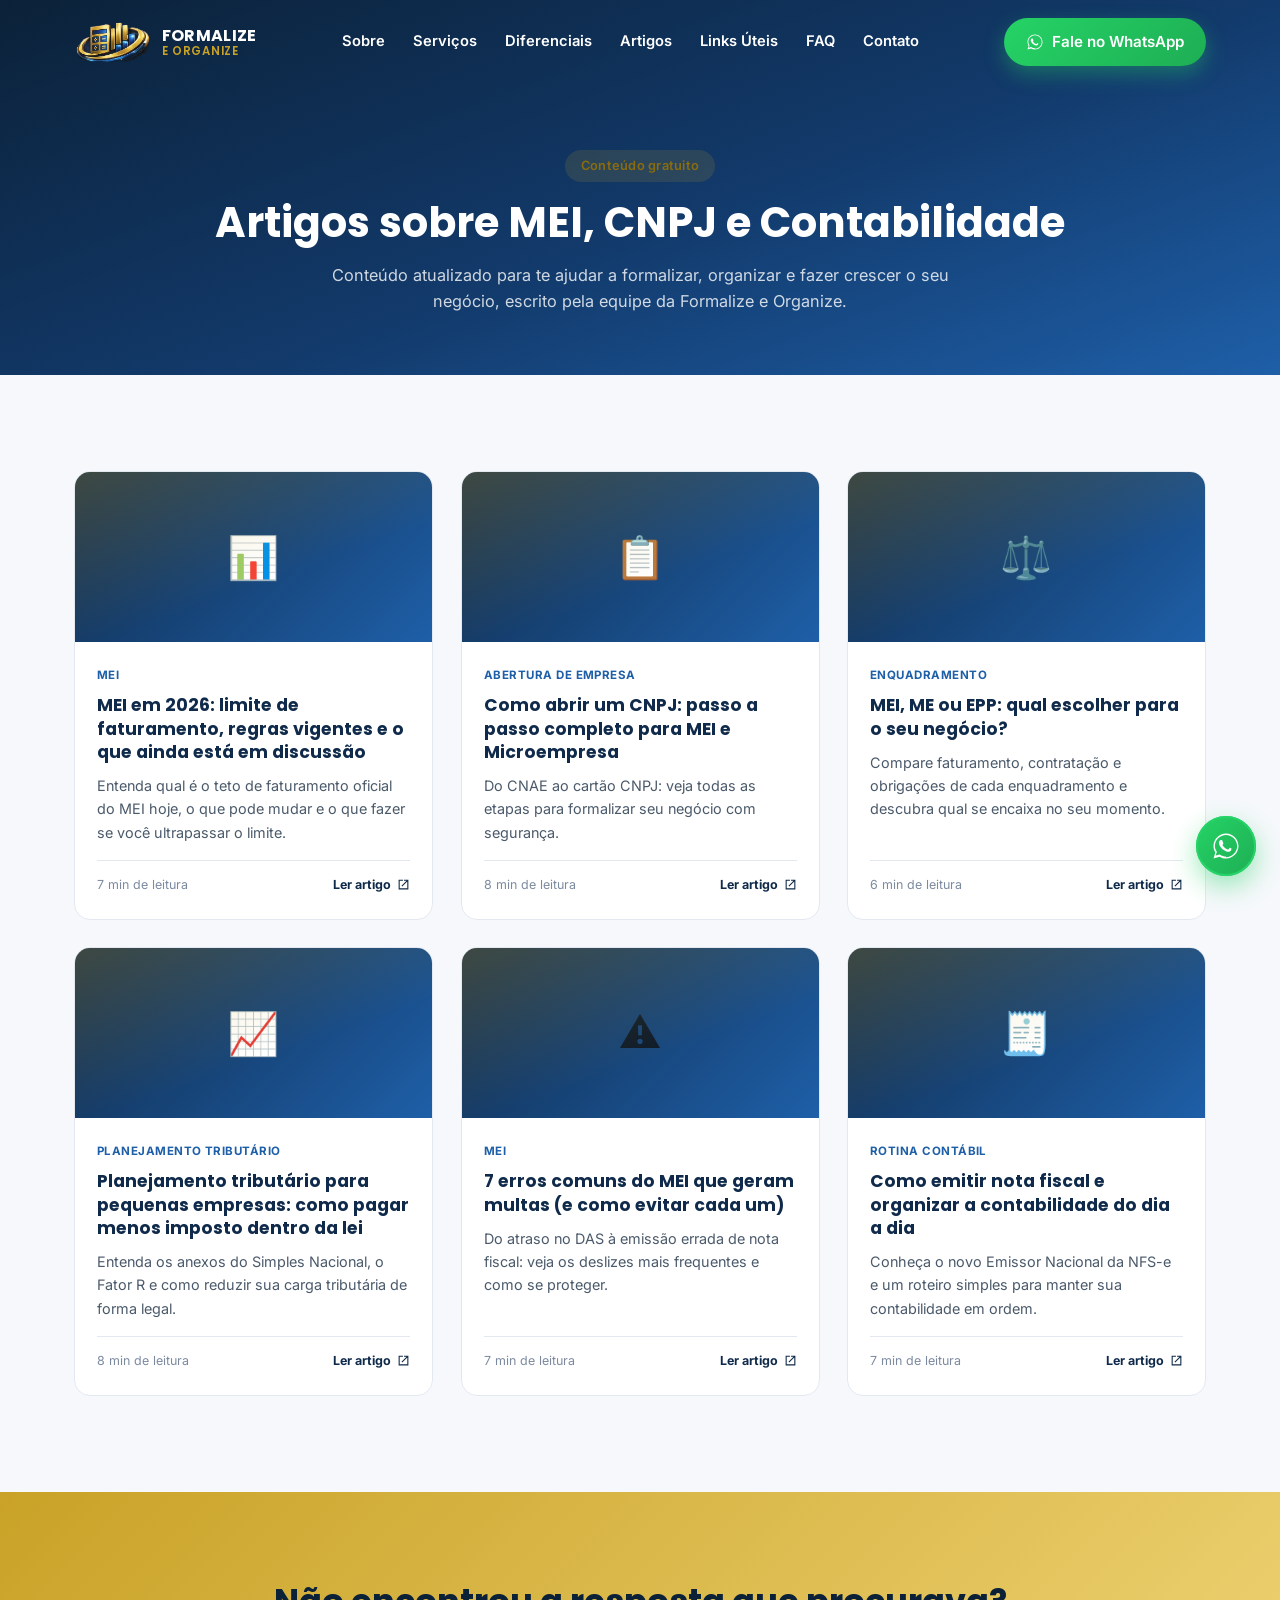
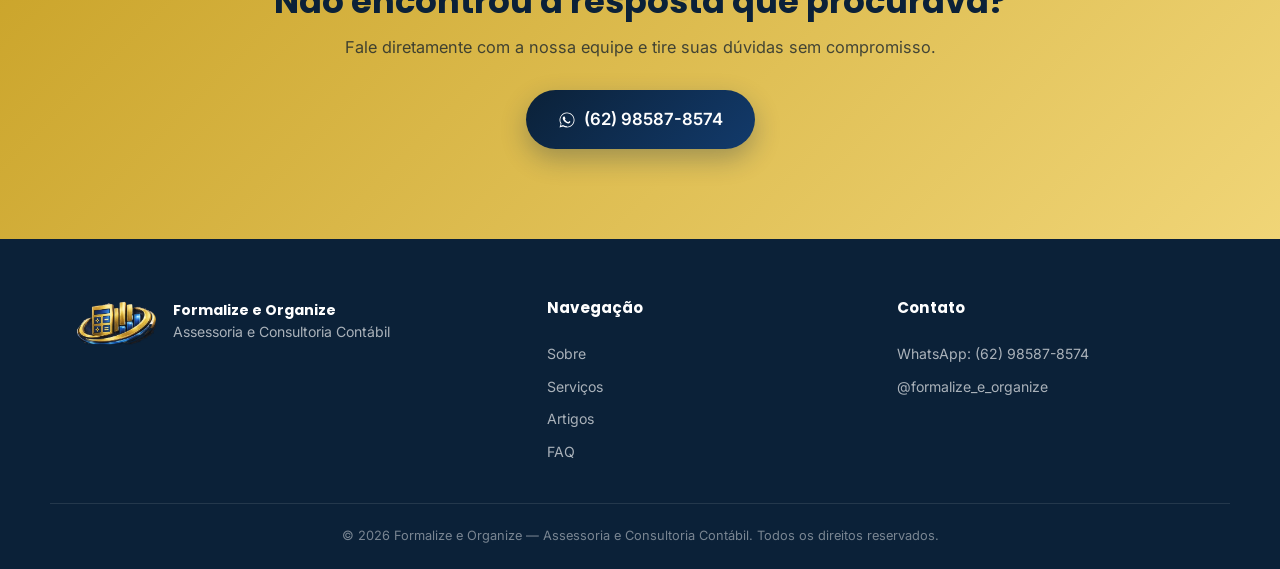
==== blog.html @ 3cee3a81 "Adiciona blog com 6 artigos sobre MEI, CNPJ e contabilidade" ====
<!DOCTYPE html>
<html lang="pt-BR">
<head>
<meta charset="UTF-8">
<meta name="viewport" content="width=device-width, initial-scale=1.0">
<title>Artigos sobre MEI, CNPJ e Contabilidade | Formalize e Organize</title>
<meta name="description" content="Artigos completos e atualizados sobre MEI, abertura de CNPJ, planejamento tributário, nota fiscal e organização contábil para pequenos negócios.">
<meta name="theme-color" content="#0F2A4A">
<link rel="icon" type="image/png" href="assets/logo-novo.png">
<link rel="preconnect" href="https://fonts.googleapis.com">
<link rel="preconnect" href="https://fonts.gstatic.com" crossorigin>
<link href="https://fonts.googleapis.com/css2?family=Poppins:wght@500;600;700;800&family=Inter:wght@400;500;600;700&display=swap" rel="stylesheet">
<link rel="stylesheet" href="styles.css">
</head>
<body>

<!-- ===== HEADER ===== -->
<header class="header" id="header">
  <div class="container header__inner">
    <a href="index.html#topo" class="brand">
      <img src="assets/logo-novo.png" alt="Formalize e Organize" class="brand__logo">
      <span class="brand__text">
        <strong>FORMALIZE</strong><span>E ORGANIZE</span>
      </span>
    </a>

    <nav class="nav" id="nav">
      <a href="index.html#sobre">Sobre</a>
      <a href="index.html#servicos">Serviços</a>
      <a href="index.html#diferenciais">Diferenciais</a>
      <a href="blog.html">Artigos</a>
      <a href="index.html#links-uteis">Links Úteis</a>
      <a href="index.html#faq">FAQ</a>
      <a href="index.html#contato">Contato</a>
    </nav>

    <a class="btn btn--whatsapp header__cta" href="https://wa.me/5562985878574?text=Ol%C3%A1!%20Vim%20pelo%20blog%20e%20quero%20mais%20informa%C3%A7%C3%B5es." target="_blank" rel="noopener">
      <svg viewBox="0 0 24 24" class="icon"><path d="M17.5 14.4c-.3-.1-1.7-.8-2-.9-.3-.1-.5-.1-.7.1-.2.3-.7.9-.9 1.1-.2.2-.3.2-.6.1-.3-.1-1.2-.5-2.3-1.4-.9-.8-1.5-1.7-1.7-2-.2-.3 0-.5.1-.6.1-.2.3-.4.4-.6.1-.2.1-.4 0-.6-.1-.2-.6-1.5-.8-2-.2-.5-.4-.4-.6-.4h-.5c-.2 0-.5.1-.7.3-.2.2-.9.9-.9 2.1 0 1.2.9 2.4 1 2.6.1.2 1.7 2.7 4.2 3.7 2.5 1 2.5.7 3 .6.4-.1 1.4-.6 1.6-1.1.2-.6.2-1.1.1-1.2-.1-.1-.2-.2-.5-.3z"/><path d="M12 2C6.5 2 2 6.5 2 12c0 1.9.5 3.7 1.5 5.2L2 22l4.9-1.5C8.3 21.5 10.1 22 12 22c5.5 0 10-4.5 10-10S17.5 2 12 2zm0 18.3c-1.7 0-3.4-.5-4.8-1.4l-.3-.2-3.1.9.9-3-.2-.3C3.6 14.9 3.1 13.5 3.1 12c0-4.9 4-8.9 8.9-8.9s8.9 4 8.9 8.9-4 8.9-8.9 8.9z"/></svg>
      Fale no WhatsApp
    </a>

    <button class="nav__toggle" id="navToggle" aria-label="Abrir menu" aria-expanded="false">
      <span></span><span></span><span></span>
    </button>
  </div>
</header>

<!-- ===== BLOG HERO ===== -->
<section class="blog-hero">
  <div class="container" data-reveal="up">
    <span class="badge badge--gold">Conteúdo gratuito</span>
    <h1>Artigos sobre MEI, CNPJ e Contabilidade</h1>
    <p>
      Conteúdo atualizado para te ajudar a formalizar, organizar e fazer crescer o seu negócio,
      escrito pela equipe da Formalize e Organize.
    </p>
  </div>
</section>

<!-- ===== LISTAGEM DE ARTIGOS ===== -->
<section class="section">
  <div class="container">
    <div class="articles-grid">

      <a href="artigos/mei-2026-limites-mudancas.html" class="article-card" data-reveal="up" data-delay="0">
        <div class="article-card__media" aria-hidden="true">📊</div>
        <div class="article-card__body">
          <span class="article-card__tag">MEI</span>
          <h2>MEI em 2026: limite de faturamento, regras vigentes e o que ainda está em discussão</h2>
          <p>Entenda qual é o teto de faturamento oficial do MEI hoje, o que pode mudar e o que fazer se você ultrapassar o limite.</p>
          <div class="article-card__meta">
            <span>7 min de leitura</span>
            <span class="article-card__link">Ler artigo
              <svg viewBox="0 0 24 24"><path d="M5 19h14V5h-6V3h8v18H3V3h8v2H5v14zM14 3h7v7h-2V6.4l-9.3 9.3-1.4-1.4L17.6 5H14V3z"/></svg>
            </span>
          </div>
        </div>
      </a>

      <a href="artigos/como-abrir-cnpj-passo-a-passo.html" class="article-card" data-reveal="up" data-delay="1">
        <div class="article-card__media" aria-hidden="true">📋</div>
        <div class="article-card__body">
          <span class="article-card__tag">Abertura de empresa</span>
          <h2>Como abrir um CNPJ: passo a passo completo para MEI e Microempresa</h2>
          <p>Do CNAE ao cartão CNPJ: veja todas as etapas para formalizar seu negócio com segurança.</p>
          <div class="article-card__meta">
            <span>8 min de leitura</span>
            <span class="article-card__link">Ler artigo
              <svg viewBox="0 0 24 24"><path d="M5 19h14V5h-6V3h8v18H3V3h8v2H5v14zM14 3h7v7h-2V6.4l-9.3 9.3-1.4-1.4L17.6 5H14V3z"/></svg>
            </span>
          </div>
        </div>
      </a>

      <a href="artigos/mei-me-epp-qual-escolher.html" class="article-card" data-reveal="up" data-delay="2">
        <div class="article-card__media" aria-hidden="true">⚖️</div>
        <div class="article-card__body">
          <span class="article-card__tag">Enquadramento</span>
          <h2>MEI, ME ou EPP: qual escolher para o seu negócio?</h2>
          <p>Compare faturamento, contratação e obrigações de cada enquadramento e descubra qual se encaixa no seu momento.</p>
          <div class="article-card__meta">
            <span>6 min de leitura</span>
            <span class="article-card__link">Ler artigo
              <svg viewBox="0 0 24 24"><path d="M5 19h14V5h-6V3h8v18H3V3h8v2H5v14zM14 3h7v7h-2V6.4l-9.3 9.3-1.4-1.4L17.6 5H14V3z"/></svg>
            </span>
          </div>
        </div>
      </a>

      <a href="artigos/planejamento-tributario-pequenas-empresas.html" class="article-card" data-reveal="up" data-delay="3">
        <div class="article-card__media" aria-hidden="true">📈</div>
        <div class="article-card__body">
          <span class="article-card__tag">Planejamento tributário</span>
          <h2>Planejamento tributário para pequenas empresas: como pagar menos imposto dentro da lei</h2>
          <p>Entenda os anexos do Simples Nacional, o Fator R e como reduzir sua carga tributária de forma legal.</p>
          <div class="article-card__meta">
            <span>8 min de leitura</span>
            <span class="article-card__link">Ler artigo
              <svg viewBox="0 0 24 24"><path d="M5 19h14V5h-6V3h8v18H3V3h8v2H5v14zM14 3h7v7h-2V6.4l-9.3 9.3-1.4-1.4L17.6 5H14V3z"/></svg>
            </span>
          </div>
        </div>
      </a>

      <a href="artigos/erros-comuns-mei-multas.html" class="article-card" data-reveal="up" data-delay="4">
        <div class="article-card__media" aria-hidden="true">⚠️</div>
        <div class="article-card__body">
          <span class="article-card__tag">MEI</span>
          <h2>7 erros comuns do MEI que geram multas (e como evitar cada um)</h2>
          <p>Do atraso no DAS à emissão errada de nota fiscal: veja os deslizes mais frequentes e como se proteger.</p>
          <div class="article-card__meta">
            <span>7 min de leitura</span>
            <span class="article-card__link">Ler artigo
              <svg viewBox="0 0 24 24"><path d="M5 19h14V5h-6V3h8v18H3V3h8v2H5v14zM14 3h7v7h-2V6.4l-9.3 9.3-1.4-1.4L17.6 5H14V3z"/></svg>
            </span>
          </div>
        </div>
      </a>

      <a href="artigos/nota-fiscal-organizacao-contabil.html" class="article-card" data-reveal="up" data-delay="5">
        <div class="article-card__media" aria-hidden="true">🧾</div>
        <div class="article-card__body">
          <span class="article-card__tag">Rotina contábil</span>
          <h2>Como emitir nota fiscal e organizar a contabilidade do dia a dia</h2>
          <p>Conheça o novo Emissor Nacional da NFS-e e um roteiro simples para manter sua contabilidade em ordem.</p>
          <div class="article-card__meta">
            <span>7 min de leitura</span>
            <span class="article-card__link">Ler artigo
              <svg viewBox="0 0 24 24"><path d="M5 19h14V5h-6V3h8v18H3V3h8v2H5v14zM14 3h7v7h-2V6.4l-9.3 9.3-1.4-1.4L17.6 5H14V3z"/></svg>
            </span>
          </div>
        </div>
      </a>

    </div>
  </div>
</section>

<!-- ===== CTA FINAL ===== -->
<section class="cta-final">
  <div class="container cta-final__inner" data-reveal="up">
    <h2>Não encontrou a resposta que procurava?</h2>
    <p>Fale diretamente com a nossa equipe e tire suas dúvidas sem compromisso.</p>
    <a href="https://wa.me/5562985878574?text=Ol%C3%A1!%20Tenho%20uma%20d%C3%BAvida%20sobre%20contabilidade." target="_blank" rel="noopener" class="btn btn--whatsapp btn--lg">
      <svg viewBox="0 0 24 24" class="icon"><path d="M17.5 14.4c-.3-.1-1.7-.8-2-.9-.3-.1-.5-.1-.7.1-.2.3-.7.9-.9 1.1-.2.2-.3.2-.6.1-.3-.1-1.2-.5-2.3-1.4-.9-.8-1.5-1.7-1.7-2-.2-.3 0-.5.1-.6.1-.2.3-.4.4-.6.1-.2.1-.4 0-.6-.1-.2-.6-1.5-.8-2-.2-.5-.4-.4-.6-.4h-.5c-.2 0-.5.1-.7.3-.2.2-.9.9-.9 2.1 0 1.2.9 2.4 1 2.6.1.2 1.7 2.7 4.2 3.7 2.5 1 2.5.7 3 .6.4-.1 1.4-.6 1.6-1.1.2-.6.2-1.1.1-1.2-.1-.1-.2-.2-.5-.3z"/><path d="M12 2C6.5 2 2 6.5 2 12c0 1.9.5 3.7 1.5 5.2L2 22l4.9-1.5C8.3 21.5 10.1 22 12 22c5.5 0 10-4.5 10-10S17.5 2 12 2zm0 18.3c-1.7 0-3.4-.5-4.8-1.4l-.3-.2-3.1.9.9-3-.2-.3C3.6 14.9 3.1 13.5 3.1 12c0-4.9 4-8.9 8.9-8.9s8.9 4 8.9 8.9-4 8.9-8.9 8.9z"/></svg>
      (62) 98587-8574
    </a>
  </div>
</section>

<!-- ===== FOOTER ===== -->
<footer class="footer">
  <div class="container footer__inner">
    <div class="footer__brand">
      <img src="assets/logo-novo.png" alt="Formalize e Organize" class="footer__logo">
      <p><strong>Formalize e Organize</strong><br>Assessoria e Consultoria Contábil</p>
    </div>

    <div class="footer__col">
      <h4>Navegação</h4>
      <a href="index.html#sobre">Sobre</a>
      <a href="index.html#servicos">Serviços</a>
      <a href="blog.html">Artigos</a>
      <a href="index.html#faq">FAQ</a>
    </div>

    <div class="footer__col">
      <h4>Contato</h4>
      <a href="https://wa.me/5562985878574" target="_blank" rel="noopener">WhatsApp: (62) 98587-8574</a>
      <a href="https://instagram.com/formalize_e_organize" target="_blank" rel="noopener">@formalize_e_organize</a>
    </div>
  </div>
  <div class="footer__bottom">
    <p>&copy; <span id="year"></span> Formalize e Organize — Assessoria e Consultoria Contábil. Todos os direitos reservados.</p>
  </div>
</footer>

<!-- ===== WHATSAPP FLOAT ===== -->
<a href="https://wa.me/5562985878574?text=Ol%C3%A1!%20Vim%20pelo%20blog%20e%20gostaria%20de%20mais%20informa%C3%A7%C3%B5es." target="_blank" rel="noopener" class="whatsapp-float" aria-label="Falar no WhatsApp">
  <svg viewBox="0 0 24 24" class="icon"><path d="M17.5 14.4c-.3-.1-1.7-.8-2-.9-.3-.1-.5-.1-.7.1-.2.3-.7.9-.9 1.1-.2.2-.3.2-.6.1-.3-.1-1.2-.5-2.3-1.4-.9-.8-1.5-1.7-1.7-2-.2-.3 0-.5.1-.6.1-.2.3-.4.4-.6.1-.2.1-.4 0-.6-.1-.2-.6-1.5-.8-2-.2-.5-.4-.4-.6-.4h-.5c-.2 0-.5.1-.7.3-.2.2-.9.9-.9 2.1 0 1.2.9 2.4 1 2.6.1.2 1.7 2.7 4.2 3.7 2.5 1 2.5.7 3 .6.4-.1 1.4-.6 1.6-1.1.2-.6.2-1.1.1-1.2-.1-.1-.2-.2-.5-.3z"/><path d="M12 2C6.5 2 2 6.5 2 12c0 1.9.5 3.7 1.5 5.2L2 22l4.9-1.5C8.3 21.5 10.1 22 12 22c5.5 0 10-4.5 10-10S17.5 2 12 2zm0 18.3c-1.7 0-3.4-.5-4.8-1.4l-.3-.2-3.1.9.9-3-.2-.3C3.6 14.9 3.1 13.5 3.1 12c0-4.9 4-8.9 8.9-8.9s8.9 4 8.9 8.9-4 8.9-8.9 8.9z"/></svg>
  <span class="whatsapp-float__ping"></span>
</a>

<script src="script.js"></script>
</body>
</html>
---- styles.css ----
/* =========================================================
   FORMALIZE E ORGANIZE — Assessoria e Consultoria Contábil
   ========================================================= */

:root{
  --navy-900:#0B2138;
  --navy-800:#0F2A4A;
  --navy-700:#123A6B;
  --blue-600:#1E5FA8;
  --blue-500:#2E7FD6;
  --gold-600:#C9A227;
  --gold-400:#F0D577;
  --ink-900:#0E1B2A;
  --ink-600:#4B5A6B;
  --ink-400:#7C8AA0;
  --bg:#F6F8FB;
  --white:#FFFFFF;
  --border:#E3E8F0;
  --success:#22C55E;

  --radius-sm:10px;
  --radius-md:16px;
  --radius-lg:24px;

  --shadow-sm:0 2px 8px rgba(15,42,74,0.08);
  --shadow-md:0 10px 30px rgba(15,42,74,0.12);
  --shadow-lg:0 20px 50px rgba(15,42,74,0.18);

  --ease:cubic-bezier(.22,.61,.36,1);
  --font-head:'Poppins', 'Inter', sans-serif;
  --font-body:'Inter', sans-serif;
}

*{margin:0;padding:0;box-sizing:border-box;}

html{scroll-behavior:smooth;}

body{
  font-family:var(--font-body);
  color:var(--ink-900);
  background:var(--bg);
  line-height:1.6;
  overflow-x:hidden;
}

img{max-width:100%;display:block;}

a{color:inherit;text-decoration:none;}

.container{
  width:100%;
  max-width:1180px;
  margin:0 auto;
  padding:0 24px;
}
.container--narrow{max-width:820px;}

h1,h2,h3,h4{font-family:var(--font-head);color:var(--navy-800);line-height:1.2;font-weight:700;}

.text-gold{color:var(--gold-600);}

/* ===== Reveal animations ===== */
[data-reveal]{
  opacity:0;
  transition:opacity .8s var(--ease), transform .8s var(--ease);
  will-change:transform,opacity;
}
[data-reveal="up"]{transform:translateY(36px);}
[data-reveal="left"]{transform:translateX(-40px);}
[data-reveal="right"]{transform:translateX(40px);}
[data-reveal].is-visible{opacity:1;transform:none;}

[data-delay="0"]{transition-delay:0s;}
[data-delay="1"]{transition-delay:.1s;}
[data-delay="2"]{transition-delay:.2s;}
[data-delay="3"]{transition-delay:.3s;}
[data-delay="4"]{transition-delay:.4s;}
[data-delay="5"]{transition-delay:.5s;}

/* ===== Buttons ===== */
.btn{
  display:inline-flex;
  align-items:center;
  gap:8px;
  padding:12px 22px;
  border-radius:999px;
  font-weight:600;
  font-size:0.95rem;
  border:none;
  cursor:pointer;
  transition:transform .25s var(--ease), box-shadow .25s var(--ease), background .25s var(--ease);
  white-space:nowrap;
}
.btn .icon{width:18px;height:18px;fill:currentColor;flex-shrink:0;}

.btn--whatsapp{
  background:linear-gradient(135deg,#25D366,#1EAE54);
  color:#fff;
  box-shadow:0 8px 20px rgba(37,211,102,.35);
}
.btn--whatsapp:hover{transform:translateY(-3px);box-shadow:0 12px 26px rgba(37,211,102,.45);}

.btn--lg{padding:16px 32px;font-size:1.05rem;}

.btn--ghost{
  background:transparent;
  border:1.5px solid var(--border);
  color:var(--navy-800);
}
.btn--ghost:hover{border-color:var(--blue-500);color:var(--blue-600);transform:translateY(-2px);}

/* ===== Badge ===== */
.badge{
  display:inline-flex;
  align-items:center;
  padding:6px 16px;
  border-radius:999px;
  background:rgba(30,95,168,0.1);
  color:var(--blue-600);
  font-size:0.8rem;
  font-weight:600;
  letter-spacing:.02em;
  margin-bottom:16px;
}
.badge--gold{
  background:rgba(201,162,39,0.14);
  color:#8A6C10;
}
.badge--on-photo{
  background:linear-gradient(135deg,var(--gold-600),var(--gold-400));
  color:var(--navy-900);
  box-shadow:0 4px 14px rgba(0,0,0,.25);
}

/* ===== Header ===== */
.header{
  position:fixed;
  top:0;left:0;right:0;
  z-index:100;
  background:rgba(11,33,56,0.0);
  backdrop-filter:blur(0px);
  transition:background .35s var(--ease), backdrop-filter .35s var(--ease), box-shadow .35s var(--ease), padding .35s var(--ease);
  padding:18px 0;
}
.header.is-scrolled{
  background:rgba(255,255,255,0.9);
  backdrop-filter:blur(10px);
  box-shadow:0 4px 20px rgba(15,42,74,0.08);
  padding:10px 0;
}
.header__inner{
  display:flex;
  align-items:center;
  justify-content:space-between;
  gap:20px;
}

.brand{display:flex;align-items:center;gap:10px;}
.brand__logo{width:auto;height:44px;max-width:110px;object-fit:contain;transition:transform .3s var(--ease);}
.brand:hover .brand__logo{transform:rotate(-6deg) scale(1.05);}
.brand__text{display:flex;flex-direction:column;line-height:1.05;font-family:var(--font-head);}
.brand__text strong{font-size:1rem;color:var(--navy-800);letter-spacing:.02em;}
.header.is-scrolled .brand__text strong{color:var(--navy-800);}
.header:not(.is-scrolled) .brand__text strong{color:#fff;}
.brand__text span{font-size:.72rem;font-weight:600;color:var(--gold-600);letter-spacing:.06em;}

.nav{display:flex;align-items:center;gap:28px;}
.nav a{
  font-size:.92rem;
  font-weight:600;
  color:#fff;
  position:relative;
  padding:4px 0;
  transition:color .25s;
}
.header.is-scrolled .nav a{color:var(--ink-600);}
.nav a::after{
  content:'';
  position:absolute;
  left:0;bottom:-2px;
  width:0;height:2px;
  background:var(--gold-600);
  transition:width .3s var(--ease);
}
.nav a:hover{color:var(--gold-600);}
.nav a:hover::after{width:100%;}

.header__cta{flex-shrink:0;}

.nav__toggle{
  display:none;
  flex-direction:column;
  justify-content:center;
  gap:5px;
  width:38px;height:38px;
  background:none;border:none;cursor:pointer;
  padding:0;
}
.nav__toggle span{
  width:100%;height:2px;
  background:#fff;
  transition:transform .3s var(--ease), opacity .3s var(--ease), background .3s var(--ease);
}
.header.is-scrolled .nav__toggle span{background:var(--navy-800);}

/* ===== Hero ===== */
.hero{
  position:relative;
  min-height:100vh;
  display:flex;
  align-items:center;
  padding:140px 0 80px;
  background:
    linear-gradient(160deg,rgba(11,33,56,.93) 0%, rgba(18,58,107,.90) 55%, rgba(30,95,168,.85) 100%),
    url('https://images.unsplash.com/photo-1554224155-6726b3ff858f?w=1600&q=80') center/cover no-repeat;
  overflow:hidden;
}
.hero__bg{position:absolute;inset:0;z-index:0;pointer-events:none;}
.shape{
  position:absolute;
  border-radius:50%;
  filter:blur(90px);
  opacity:.28;
  mix-blend-mode:soft-light;
}
.shape--1{width:480px;height:480px;background:var(--gold-400);top:-160px;right:-140px;animation:float1 12s ease-in-out infinite;}
.shape--2{width:360px;height:360px;background:#fff;bottom:-120px;left:-90px;opacity:.18;animation:float2 14s ease-in-out infinite;}
.shape--3{width:240px;height:240px;background:var(--gold-400);opacity:.12;top:45%;left:48%;animation:float1 16s ease-in-out infinite;}

@keyframes float1{0%,100%{transform:translate(0,0);}50%{transform:translate(-30px,30px);}}
@keyframes float2{0%,100%{transform:translate(0,0);}50%{transform:translate(30px,-20px);}}

.hero__grid{
  position:relative;
  z-index:1;
  display:grid;
  grid-template-columns:1.1fr .9fr;
  gap:60px;
  align-items:center;
}

.hero__content h1{
  font-size:clamp(2.1rem,4vw,3.2rem);
  color:#fff;
  margin-bottom:20px;
}
.hero__lead{
  color:rgba(255,255,255,.82);
  font-size:1.05rem;
  max-width:520px;
  margin-bottom:32px;
}
.hero__actions{display:flex;gap:16px;flex-wrap:wrap;margin-bottom:48px;}
.hero .btn--ghost{border-color:rgba(255,255,255,.35);color:#fff;}
.hero .btn--ghost:hover{border-color:var(--gold-400);color:var(--gold-400);}

.hero__stats{display:flex;gap:40px;flex-wrap:wrap;}
.stat{display:flex;flex-direction:column;color:#fff;position:relative;}
.stat__num,.stat__suffix{
  font-family:var(--font-head);
  font-size:2rem;
  font-weight:800;
  color:var(--gold-400);
  display:inline;
}
.stat__label{font-size:.82rem;color:rgba(255,255,255,.7);margin-top:2px;}

/* hero visual */
.hero__visual{position:relative;height:420px;}
.hero__card{
  position:absolute;
  background:#fff;
  border-radius:var(--radius-md);
  box-shadow:var(--shadow-lg);
  padding:28px;
}
.hero__card--main{
  inset:20px 40px 60px 0;
  display:flex;
  flex-direction:column;
  align-items:flex-start;
  justify-content:center;
  gap:8px;
  animation:cardFloat 6s ease-in-out infinite;
}
.hero__card-logo{width:auto;height:56px;max-width:140px;object-fit:contain;margin-bottom:8px;}
.hero__card--main h3{font-size:1.3rem;}
.hero__card--main p{color:var(--ink-600);font-size:.9rem;}
.hero__card-tags{display:flex;gap:8px;margin-top:14px;flex-wrap:wrap;}
.hero__card-tags span{
  background:rgba(30,95,168,0.1);
  color:var(--blue-600);
  font-size:.75rem;
  font-weight:600;
  padding:5px 12px;
  border-radius:999px;
}

.hero__card--float{
  padding:12px 18px;
  font-size:.85rem;
  font-weight:600;
  color:var(--navy-800);
  display:flex;align-items:center;gap:8px;
}
.hero__card--f1{top:0;right:0;animation:cardFloat 5s ease-in-out infinite;}
.hero__card--f2{bottom:70px;right:-10px;animation:cardFloat 7s ease-in-out infinite .5s;}
.hero__card--f3{bottom:10px;left:20px;animation:cardFloat 6.5s ease-in-out infinite 1s;}

@keyframes cardFloat{0%,100%{transform:translateY(0);}50%{transform:translateY(-12px);}}

.dot{width:9px;height:9px;border-radius:50%;display:inline-block;}
.dot--green{background:var(--success);box-shadow:0 0 0 4px rgba(34,197,94,.2);}

.scroll-cue{
  position:absolute;
  bottom:28px;left:50%;
  transform:translateX(-50%);
  width:26px;height:42px;
  border:2px solid rgba(255,255,255,.5);
  border-radius:20px;
  z-index:2;
}
.scroll-cue span{
  position:absolute;
  top:8px;left:50%;
  width:4px;height:8px;
  background:var(--gold-400);
  border-radius:2px;
  transform:translateX(-50%);
  animation:scrollCue 1.8s ease infinite;
}
@keyframes scrollCue{0%{opacity:1;top:8px;}100%{opacity:0;top:22px;}}

/* ===== Trustbar ===== */
.trustbar{background:var(--white);padding:28px 0;border-bottom:1px solid var(--border);}
.trustbar__inner{display:flex;align-items:center;justify-content:space-between;gap:20px;flex-wrap:wrap;}
.trustbar__inner p{color:var(--ink-400);font-size:.85rem;font-weight:600;text-transform:uppercase;letter-spacing:.04em;}
.trustbar__tags{display:flex;gap:14px;flex-wrap:wrap;}
.trustbar__tags span{
  font-size:.82rem;font-weight:600;color:var(--navy-700);
  background:var(--bg);padding:6px 14px;border-radius:999px;
}

/* ===== Section generic ===== */
.section{padding:96px 0;}
.section--muted{background:var(--white);}
.section--dark{
  background:
    linear-gradient(160deg,rgba(11,33,56,.94),rgba(18,58,107,.94)),
    url('https://images.unsplash.com/photo-1454165804606-c3d57bc86b40?w=1600&q=80') center/cover no-repeat;
  color:#fff;
}
.section__head{max-width:640px;margin:0 auto 56px;text-align:center;}
.section__head h2{font-size:clamp(1.6rem,3vw,2.3rem);margin-bottom:14px;}
.section__head p{color:var(--ink-600);}
.section__head--light h2{color:#fff;}
.section__head--light p{color:rgba(255,255,255,.75);}

/* ===== Cards / services ===== */
.cards-grid{
  display:grid;
  grid-template-columns:repeat(3,1fr);
  gap:28px;
}
.card{
  background:#fff;
  border:1px solid var(--border);
  border-radius:var(--radius-md);
  padding:32px 28px;
  transition:transform .35s var(--ease), box-shadow .35s var(--ease), border-color .35s var(--ease);
}
.card:hover{
  transform:translateY(-8px);
  box-shadow:var(--shadow-md);
  border-color:transparent;
}
.card__icon{
  font-size:1.8rem;
  width:56px;height:56px;
  display:flex;align-items:center;justify-content:center;
  background:linear-gradient(135deg,rgba(30,95,168,.12),rgba(201,162,39,.14));
  border-radius:14px;
  margin-bottom:18px;
  transition:transform .35s var(--ease);
}
.card:hover .card__icon{transform:scale(1.1) rotate(-4deg);}
.card h3{font-size:1.1rem;margin-bottom:8px;}
.card p{color:var(--ink-600);font-size:.92rem;}

/* ===== Diferenciais ===== */
.diff-grid{
  display:grid;
  grid-template-columns:repeat(4,1fr);
  gap:28px;
}
.diff{
  padding:28px 22px;
  border-radius:var(--radius-md);
  background:rgba(255,255,255,.05);
  border:1px solid rgba(255,255,255,.08);
  transition:transform .35s var(--ease), background .35s var(--ease);
}
.diff:hover{transform:translateY(-6px);background:rgba(255,255,255,.09);}
.diff__num{
  font-family:var(--font-head);
  font-size:1.6rem;
  font-weight:800;
  color:var(--gold-400);
  display:block;
  margin-bottom:10px;
}
.diff h3{color:#fff;font-size:1.05rem;margin-bottom:8px;}
.diff p{color:rgba(255,255,255,.7);font-size:.9rem;}

/* ===== Steps ===== */
.steps{
  display:grid;
  grid-template-columns:repeat(4,1fr);
  gap:32px;
  position:relative;
}
.step{text-align:center;position:relative;}
.step__circle{
  width:64px;height:64px;
  border-radius:50%;
  background:linear-gradient(135deg,var(--navy-700),var(--blue-600));
  color:#fff;
  display:flex;align-items:center;justify-content:center;
  font-family:var(--font-head);font-weight:700;font-size:1.3rem;
  margin:0 auto 18px;
  box-shadow:var(--shadow-md);
  transition:transform .35s var(--ease);
}
.step:hover .step__circle{transform:scale(1.1);}
.step h3{font-size:1.02rem;margin-bottom:6px;}
.step p{color:var(--ink-600);font-size:.88rem;}

/* ===== Testimonials ===== */
.testi-grid{
  display:grid;
  grid-template-columns:repeat(3,1fr);
  gap:28px;
}
.testi{
  background:var(--bg);
  border-radius:var(--radius-md);
  padding:30px 26px;
  border-left:4px solid var(--gold-600);
  transition:transform .35s var(--ease), box-shadow .35s var(--ease);
}
.testi:hover{transform:translateY(-6px);box-shadow:var(--shadow-md);}
.testi p{font-size:.95rem;color:var(--ink-900);margin-bottom:14px;font-style:italic;}
.testi footer{font-size:.85rem;font-weight:600;color:var(--blue-600);}
.testi__head{display:flex;align-items:center;gap:12px;margin-bottom:16px;}
.testi__avatar{width:46px;height:46px;border-radius:50%;object-fit:cover;flex-shrink:0;border:2px solid var(--gold-600);}
.testi__who{display:flex;flex-direction:column;line-height:1.3;}
.testi__name{font-size:.9rem;font-weight:700;color:var(--navy-800);}
.testi__role{font-size:.78rem;color:var(--ink-400);}
.testi__stars{color:var(--gold-600);font-size:.8rem;margin-top:2px;}

/* ===== Sobre nós ===== */
.about__grid{
  display:grid;
  grid-template-columns:1fr 1.1fr;
  gap:64px;
  align-items:center;
}
.about__media{
  position:relative;
  border-radius:var(--radius-lg);
  overflow:hidden;
  box-shadow:var(--shadow-lg);
  aspect-ratio:4/3.2;
}
.about__media img{
  width:100%;height:100%;
  object-fit:cover;
  display:block;
  transition:transform .6s var(--ease);
}
.about__media:hover img{transform:scale(1.06);}
.about__badge{
  position:absolute;
  bottom:20px;left:20px;
  background:#fff;
  border-radius:var(--radius-sm);
  padding:14px 20px;
  box-shadow:var(--shadow-md);
  display:flex;
  flex-direction:column;
  line-height:1.1;
}
.about__badge strong{font-family:var(--font-head);font-size:1.5rem;color:var(--navy-800);}
.about__badge span{font-size:.72rem;color:var(--ink-400);font-weight:600;text-transform:uppercase;letter-spacing:.03em;}
.about__content p{color:var(--ink-600);margin-bottom:20px;}
.about__list{
  list-style:none;
  display:flex;
  flex-direction:column;
  gap:14px;
  margin-bottom:28px;
}
.about__list li{
  display:flex;
  gap:10px;
  align-items:flex-start;
  color:var(--ink-600);
  font-size:.95rem;
}
.about__list li .check{
  flex-shrink:0;
  width:22px;height:22px;
  border-radius:50%;
  background:rgba(34,197,94,.12);
  color:var(--success);
  display:flex;align-items:center;justify-content:center;
  font-size:.8rem;
  font-weight:800;
  margin-top:1px;
}

/* ===== Links Úteis ===== */
.links-grid{
  display:grid;
  grid-template-columns:repeat(3,1fr);
  gap:24px;
}
.link-card{
  background:#fff;
  border:1px solid var(--border);
  border-radius:var(--radius-md);
  padding:26px 24px;
  display:flex;
  flex-direction:column;
  gap:10px;
  transition:transform .3s var(--ease), box-shadow .3s var(--ease), border-color .3s var(--ease);
}
.link-card:hover{
  transform:translateY(-6px);
  box-shadow:var(--shadow-md);
  border-color:transparent;
}
.link-card__icon{
  width:52px;height:52px;
  border-radius:14px;
  display:flex;align-items:center;justify-content:center;
  font-size:1.6rem;
  background:linear-gradient(135deg,rgba(30,95,168,.12),rgba(201,162,39,.14));
  margin-bottom:6px;
  transition:transform .3s var(--ease);
}
.link-card:hover .link-card__icon{transform:scale(1.08) rotate(-4deg);}
.link-card__org{
  font-size:.7rem;
  font-weight:700;
  color:var(--blue-600);
  text-transform:uppercase;
  letter-spacing:.04em;
}
.link-card h3{font-size:1.02rem;margin:0 0 4px;}
.link-card p{color:var(--ink-600);font-size:.86rem;flex-grow:1;}
.link-card__cta{
  display:inline-flex;
  align-items:center;
  gap:6px;
  font-size:.85rem;
  font-weight:700;
  color:var(--navy-800);
  margin-top:8px;
}
.link-card__cta svg{width:13px;height:13px;transition:transform .25s var(--ease);fill:currentColor;}
.link-card:hover .link-card__cta{color:var(--blue-600);}
.link-card:hover .link-card__cta svg{transform:translate(3px,-3px);}
.links-note{
  margin-top:28px;
  text-align:center;
  font-size:.82rem;
  color:var(--ink-400);
}

/* ===== FAQ Accordion ===== */
.accordion{display:flex;flex-direction:column;gap:14px;}
.acc-item{
  background:#fff;
  border:1px solid var(--border);
  border-radius:var(--radius-sm);
  overflow:hidden;
  transition:border-color .25s;
}
.acc-item.is-open{border-color:var(--blue-500);}
.acc-head{
  width:100%;
  display:flex;
  align-items:center;
  justify-content:space-between;
  gap:16px;
  padding:20px 24px;
  background:none;
  border:none;
  text-align:left;
  font-family:var(--font-head);
  font-weight:600;
  font-size:.98rem;
  color:var(--navy-800);
  cursor:pointer;
}
.acc-icon{
  font-size:1.3rem;
  color:var(--blue-600);
  transition:transform .3s var(--ease);
  flex-shrink:0;
}
.acc-item.is-open .acc-icon{transform:rotate(45deg);}
.acc-body{
  max-height:0;
  overflow:hidden;
  transition:max-height .35s var(--ease), padding .35s var(--ease);
  padding:0 24px;
}
.acc-item.is-open .acc-body{max-height:220px;padding:0 24px 22px;}
.acc-body p{color:var(--ink-600);font-size:.92rem;}

/* ===== CTA Final ===== */
.cta-final{
  padding:90px 0;
  background:linear-gradient(135deg,var(--gold-600),var(--gold-400));
  text-align:center;
  position:relative;
  overflow:hidden;
}
.cta-final__inner h2{font-size:clamp(1.5rem,3vw,2.1rem);color:var(--navy-900);margin-bottom:12px;}
.cta-final__inner p{color:rgba(14,27,42,.75);margin-bottom:30px;font-size:1.02rem;}
.cta-final .btn--whatsapp{background:linear-gradient(135deg,var(--navy-900),var(--navy-700));box-shadow:0 10px 26px rgba(15,42,74,.3);}

/* ===== Footer ===== */
.footer{background:var(--navy-900);color:rgba(255,255,255,.7);padding:60px 0 0;}
.footer__inner{
  display:grid;
  grid-template-columns:1.4fr 1fr 1fr;
  gap:40px;
  padding-bottom:40px;
  border-bottom:1px solid rgba(255,255,255,.1);
}
.footer__brand{display:flex;gap:14px;align-items:flex-start;}
.footer__logo{width:auto;height:48px;max-width:120px;object-fit:contain;}
.footer__brand p{font-size:.88rem;color:rgba(255,255,255,.65);}
.footer__brand strong{color:#fff;font-family:var(--font-head);}
.footer__col h4{color:#fff;font-size:.95rem;margin-bottom:16px;}
.footer__col{display:flex;flex-direction:column;gap:10px;}
.footer__col a{font-size:.88rem;color:rgba(255,255,255,.65);transition:color .25s;}
.footer__col a:hover{color:var(--gold-400);}
.footer__bottom{text-align:center;padding:22px 0;font-size:.8rem;color:rgba(255,255,255,.45);}

/* ===== WhatsApp float button ===== */
.whatsapp-float{
  position:fixed;
  bottom:24px;right:24px;
  width:60px;height:60px;
  background:linear-gradient(135deg,#25D366,#1EAE54);
  border-radius:50%;
  display:flex;align-items:center;justify-content:center;
  box-shadow:0 10px 26px rgba(37,211,102,.45);
  z-index:200;
  transition:transform .3s var(--ease);
}
.whatsapp-float:hover{transform:scale(1.1);}
.whatsapp-float .icon{width:30px;height:30px;fill:#fff;}
.whatsapp-float__ping{
  position:absolute;
  inset:0;
  border-radius:50%;
  border:2px solid #25D366;
  animation:ping 2.2s ease-out infinite;
}
@keyframes ping{
  0%{transform:scale(1);opacity:.7;}
  100%{transform:scale(1.6);opacity:0;}
}

/* ===== Responsive ===== */
@media (max-width:980px){
  .hero__grid{grid-template-columns:1fr;}
  .hero__visual{display:none;}
  .cards-grid{grid-template-columns:repeat(2,1fr);}
  .diff-grid{grid-template-columns:repeat(2,1fr);}
  .steps{grid-template-columns:repeat(2,1fr);}
  .testi-grid{grid-template-columns:1fr;}
  .footer__inner{grid-template-columns:1fr 1fr;}
  .footer__brand{grid-column:1/-1;}
  .about__grid{grid-template-columns:1fr;}
  .about__media{aspect-ratio:16/9;}
  .links-grid{grid-template-columns:repeat(2,1fr);}
}

@media (max-width:800px){
  .nav{
    position:fixed;
    top:0;right:0;
    height:100vh;
    width:min(300px,80vw);
    background:var(--navy-900);
    flex-direction:column;
    align-items:flex-start;
    padding:100px 32px 40px;
    gap:24px;
    transform:translateX(100%);
    transition:transform .4s var(--ease);
    box-shadow:-10px 0 40px rgba(0,0,0,.3);
  }
  .nav.is-open{transform:translateX(0);}
  .nav a{color:#fff;font-size:1.05rem;}
  .nav__toggle{display:flex;}
  .header__cta{display:none;}
  .nav__toggle.is-active span:nth-child(1){transform:translateY(7px) rotate(45deg);}
  .nav__toggle.is-active span:nth-child(2){opacity:0;}
  .nav__toggle.is-active span:nth-child(3){transform:translateY(-7px) rotate(-45deg);}
}

@media (max-width:640px){
  .cards-grid{grid-template-columns:1fr;}
  .diff-grid{grid-template-columns:1fr;}
  .steps{grid-template-columns:1fr;}
  .hero__stats{gap:24px;}
  .hero{padding-top:120px;}
  .trustbar__inner{flex-direction:column;align-items:flex-start;}
  .links-grid{grid-template-columns:1fr;}
}

/* ===== Blog: listagem de artigos ===== */
.blog-hero{
  padding:150px 0 60px;
  background:linear-gradient(160deg,var(--navy-900) 0%, var(--navy-700) 55%, var(--blue-600) 100%);
  text-align:center;
}
.blog-hero h1{color:#fff;font-size:clamp(1.9rem,3.6vw,2.6rem);margin-bottom:14px;}
.blog-hero p{color:rgba(255,255,255,.8);max-width:640px;margin:0 auto;font-size:1.02rem;}

.articles-grid{
  display:grid;
  grid-template-columns:repeat(3,1fr);
  gap:28px;
}
.article-card{
  background:#fff;
  border:1px solid var(--border);
  border-radius:var(--radius-md);
  overflow:hidden;
  display:flex;
  flex-direction:column;
  transition:transform .35s var(--ease), box-shadow .35s var(--ease);
}
.article-card:hover{transform:translateY(-8px);box-shadow:var(--shadow-md);}
.article-card__media{
  height:170px;
  display:flex;
  align-items:center;
  justify-content:center;
  font-size:2.6rem;
  background:linear-gradient(135deg,var(--navy-800),var(--blue-600));
  position:relative;
  overflow:hidden;
}
.article-card__media::after{
  content:'';
  position:absolute;
  inset:0;
  background:linear-gradient(160deg,rgba(201,162,39,.25),transparent 60%);
}
.article-card__body{padding:24px 22px;display:flex;flex-direction:column;flex-grow:1;}
.article-card__tag{
  font-size:.72rem;
  font-weight:700;
  color:var(--blue-600);
  text-transform:uppercase;
  letter-spacing:.04em;
  margin-bottom:10px;
}
.article-card h2{font-size:1.08rem;margin-bottom:10px;line-height:1.35;}
.article-card p{color:var(--ink-600);font-size:.9rem;flex-grow:1;margin-bottom:16px;}
.article-card__meta{
  display:flex;
  align-items:center;
  justify-content:space-between;
  font-size:.78rem;
  color:var(--ink-400);
  border-top:1px solid var(--border);
  padding-top:14px;
}
.article-card__link{
  font-weight:700;
  color:var(--navy-800);
  display:inline-flex;
  align-items:center;
  gap:6px;
}
.article-card__link svg{width:13px;height:13px;fill:currentColor;transition:transform .25s var(--ease);}
.article-card:hover .article-card__link{color:var(--blue-600);}
.article-card:hover .article-card__link svg{transform:translate(3px,-3px);}

@media (max-width:980px){
  .articles-grid{grid-template-columns:repeat(2,1fr);}
}
@media (max-width:640px){
  .articles-grid{grid-template-columns:1fr;}
}

/* ===== Artigo individual ===== */
.article-page{padding:150px 0 40px;}
.article-header{max-width:760px;margin:0 auto 40px;}
.article-header .badge{margin-bottom:18px;}
.article-header h1{font-size:clamp(1.7rem,3.4vw,2.5rem);margin-bottom:18px;}
.article-meta{
  display:flex;
  gap:20px;
  flex-wrap:wrap;
  color:var(--ink-400);
  font-size:.86rem;
  margin-bottom:24px;
}
.article-meta span{display:flex;align-items:center;gap:6px;}
.article-cover{
  height:280px;
  border-radius:var(--radius-lg);
  background:linear-gradient(135deg,var(--navy-800),var(--blue-600));
  display:flex;
  align-items:center;
  justify-content:center;
  font-size:4rem;
  margin-bottom:8px;
  position:relative;
  overflow:hidden;
}
.article-cover::after{
  content:'';
  position:absolute;
  inset:0;
  background:linear-gradient(160deg,rgba(201,162,39,.3),transparent 60%);
}

.article-body{
  max-width:760px;
  margin:40px auto 0;
  color:var(--ink-900);
  font-size:1.03rem;
  line-height:1.75;
}
.article-body h2{
  font-size:1.4rem;
  margin:38px 0 16px;
  padding-top:6px;
}
.article-body h3{font-size:1.15rem;margin:26px 0 12px;color:var(--navy-800);}
.article-body p{margin-bottom:18px;color:var(--ink-600);}
.article-body ul,.article-body ol{margin:0 0 18px 22px;color:var(--ink-600);}
.article-body li{margin-bottom:8px;}
.article-body strong{color:var(--navy-800);}
.article-body a{color:var(--blue-600);font-weight:600;text-decoration:underline;text-decoration-color:rgba(30,95,168,.3);}
.article-body a:hover{text-decoration-color:var(--blue-600);}

.article-callout{
  background:var(--bg);
  border-left:4px solid var(--gold-600);
  border-radius:var(--radius-sm);
  padding:20px 24px;
  margin:26px 0;
}
.article-callout p{margin-bottom:0;font-size:.96rem;}
.article-callout strong{display:block;margin-bottom:6px;color:var(--navy-800);font-size:.9rem;text-transform:uppercase;letter-spacing:.03em;}

.article-table-wrap{overflow-x:auto;margin:20px 0 28px;}
.article-table{width:100%;border-collapse:collapse;font-size:.92rem;}
.article-table th,.article-table td{padding:12px 14px;border:1px solid var(--border);text-align:left;}
.article-table th{background:var(--navy-800);color:#fff;font-weight:600;}
.article-table tr:nth-child(even){background:var(--bg);}

.article-disclaimer{
  font-size:.82rem;
  color:var(--ink-400);
  border-top:1px solid var(--border);
  padding-top:18px;
  margin-top:34px;
}

.article-cta{
  max-width:760px;
  margin:48px auto 0;
  background:linear-gradient(135deg,var(--gold-600),var(--gold-400));
  border-radius:var(--radius-lg);
  padding:36px 32px;
  text-align:center;
}
.article-cta h3{color:var(--navy-900);font-size:1.2rem;margin-bottom:10px;}
.article-cta p{color:rgba(14,27,42,.75);margin-bottom:20px;font-size:.95rem;}
.article-cta .btn--whatsapp{background:linear-gradient(135deg,var(--navy-900),var(--navy-700));}

.article-nav-back{
  max-width:760px;
  margin:0 auto 24px;
}
.article-nav-back a{
  display:inline-flex;
  align-items:center;
  gap:8px;
  font-size:.9rem;
  font-weight:600;
  color:var(--ink-600);
}
.article-nav-back a svg{width:14px;height:14px;fill:currentColor;}
.article-nav-back a:hover{color:var(--blue-600);}

.related-articles{
  max-width:760px;
  margin:56px auto 0;
  padding-top:36px;
  border-top:1px solid var(--border);
}
.related-articles h3{font-size:1.1rem;margin-bottom:20px;}
.related-grid{display:grid;grid-template-columns:repeat(2,1fr);gap:16px;}
.related-card{
  display:block;
  padding:16px 18px;
  border:1px solid var(--border);
  border-radius:var(--radius-sm);
  font-size:.9rem;
  font-weight:600;
  color:var(--navy-800);
  transition:border-color .25s,transform .25s var(--ease);
}
.related-card:hover{border-color:var(--blue-500);color:var(--blue-600);transform:translateY(-3px);}

@media (max-width:640px){
  .article-cover{height:180px;font-size:2.6rem;}
  .related-grid{grid-template-columns:1fr;}
  .article-page{padding-top:120px;}
}
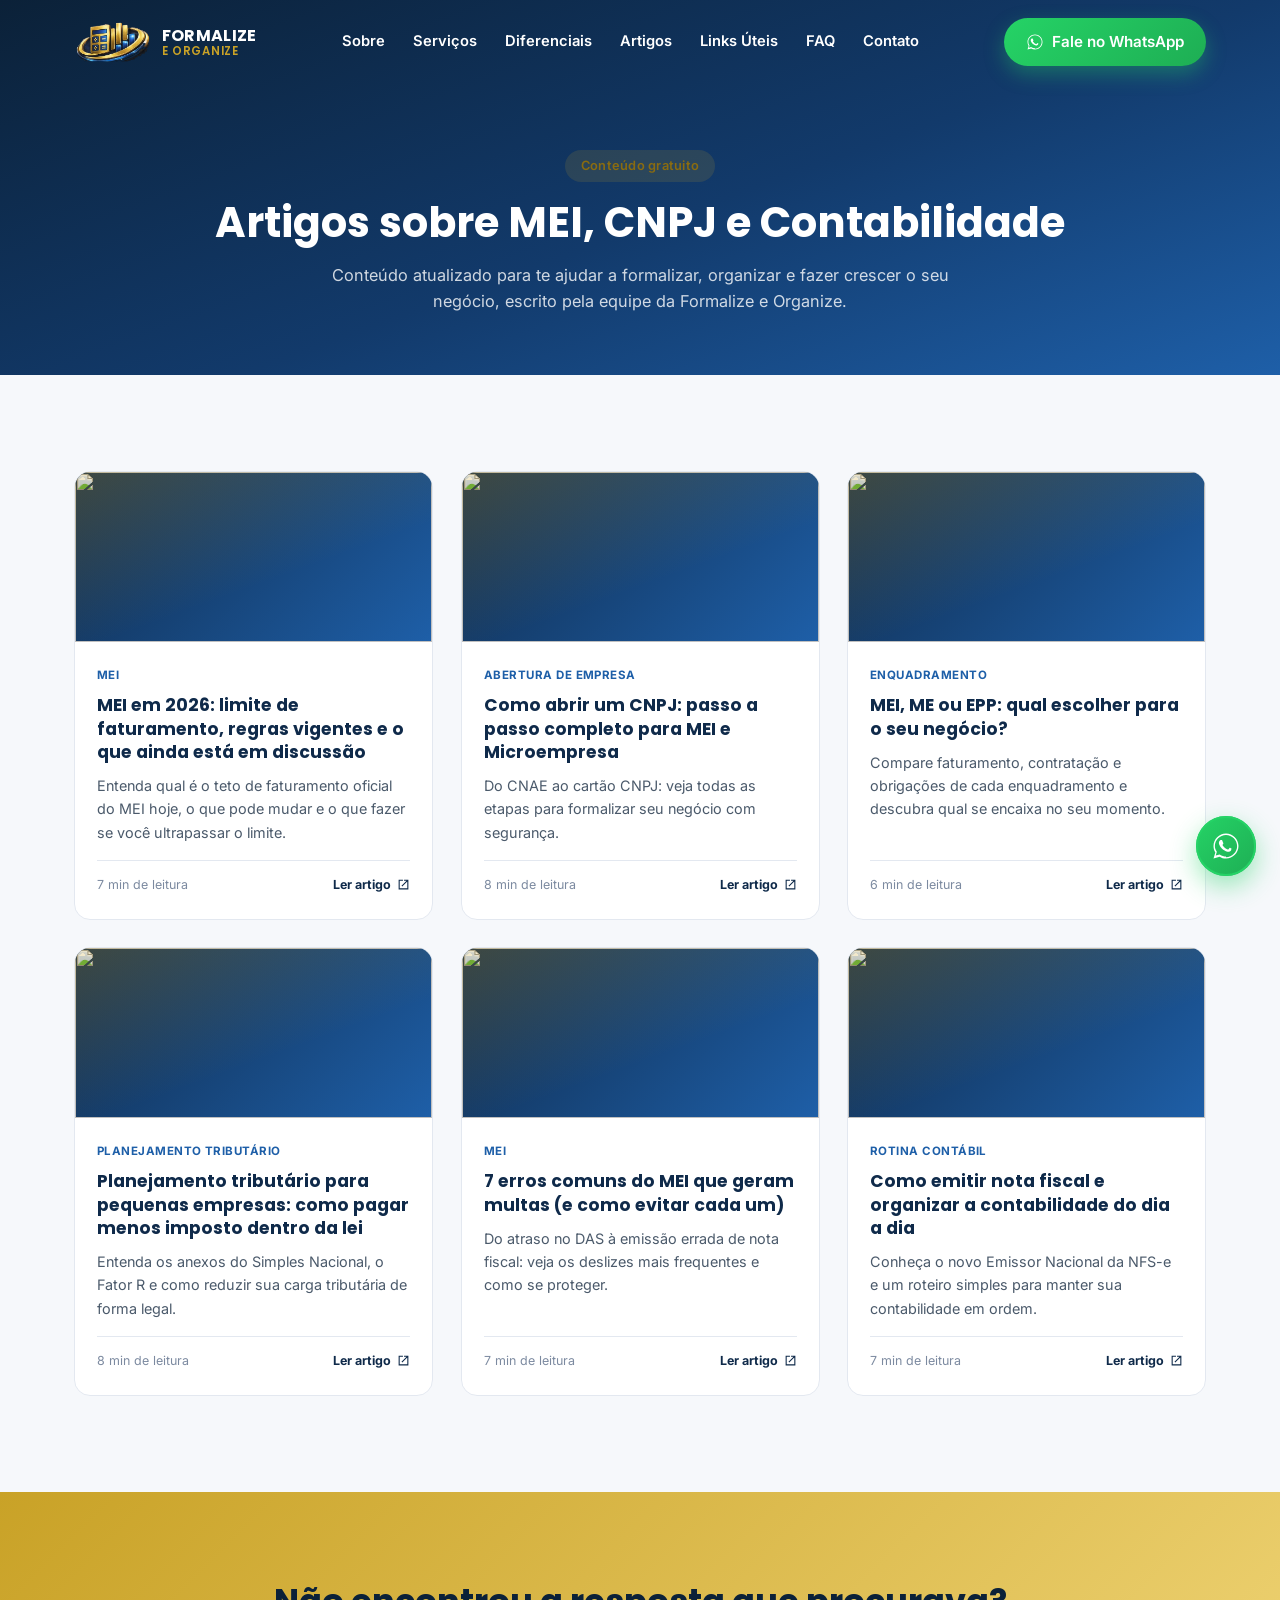
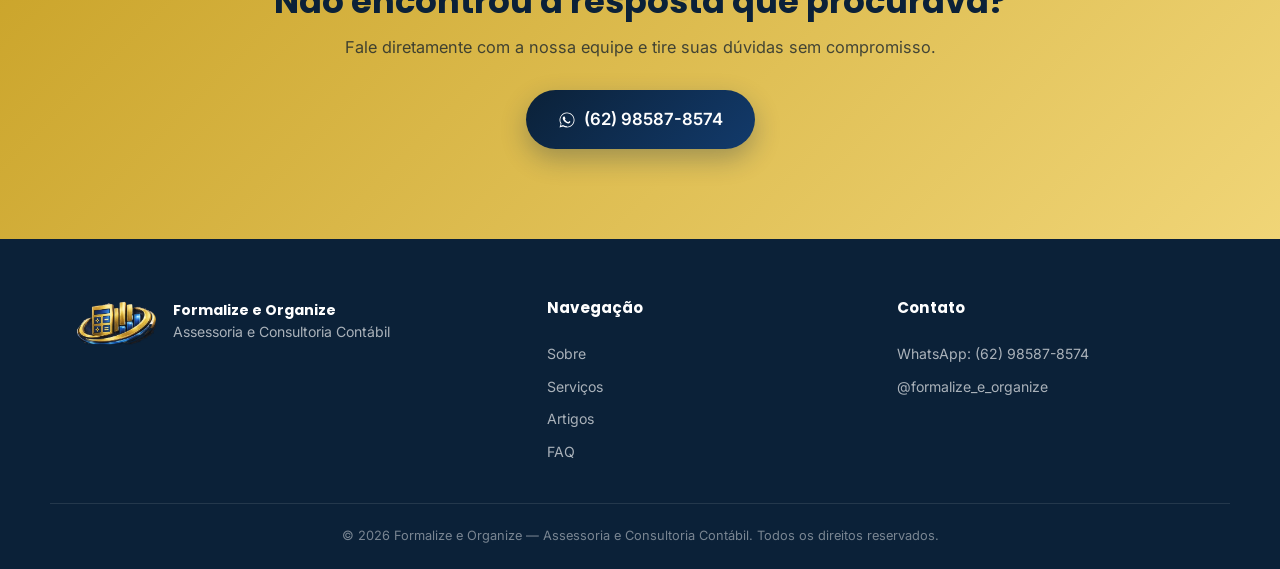
==== commit 82961524: "Substitui icones/emojis por imagens nos cards e capas dos artigos" ====
--- a/blog.html
+++ b/blog.html
@@ -63,7 +63,9 @@
     <div class="articles-grid">
 
       <a href="artigos/mei-2026-limites-mudancas.html" class="article-card" data-reveal="up" data-delay="0">
-        <div class="article-card__media" aria-hidden="true">📊</div>
+        <div class="article-card__media" aria-hidden="true">
+          <img src="https://images.unsplash.com/photo-1554224155-8d04cb21cd6c?w=600&q=80" alt="" loading="lazy">
+        </div>
         <div class="article-card__body">
           <span class="article-card__tag">MEI</span>
           <h2>MEI em 2026: limite de faturamento, regras vigentes e o que ainda está em discussão</h2>
@@ -78,7 +80,9 @@
       </a>
 
       <a href="artigos/como-abrir-cnpj-passo-a-passo.html" class="article-card" data-reveal="up" data-delay="1">
-        <div class="article-card__media" aria-hidden="true">📋</div>
+        <div class="article-card__media" aria-hidden="true">
+          <img src="https://images.unsplash.com/photo-1450101499163-c8848c66ca85?w=600&q=80" alt="" loading="lazy">
+        </div>
         <div class="article-card__body">
           <span class="article-card__tag">Abertura de empresa</span>
           <h2>Como abrir um CNPJ: passo a passo completo para MEI e Microempresa</h2>
@@ -93,7 +97,9 @@
       </a>
 
       <a href="artigos/mei-me-epp-qual-escolher.html" class="article-card" data-reveal="up" data-delay="2">
-        <div class="article-card__media" aria-hidden="true">⚖️</div>
+        <div class="article-card__media" aria-hidden="true">
+          <img src="https://images.unsplash.com/photo-1611974789855-9c2a0a7236a3?w=600&q=80" alt="" loading="lazy">
+        </div>
         <div class="article-card__body">
           <span class="article-card__tag">Enquadramento</span>
           <h2>MEI, ME ou EPP: qual escolher para o seu negócio?</h2>
@@ -108,7 +114,9 @@
       </a>
 
       <a href="artigos/planejamento-tributario-pequenas-empresas.html" class="article-card" data-reveal="up" data-delay="3">
-        <div class="article-card__media" aria-hidden="true">📈</div>
+        <div class="article-card__media" aria-hidden="true">
+          <img src="https://images.unsplash.com/photo-1554224155-6726b3ff858f?w=600&q=80" alt="" loading="lazy">
+        </div>
         <div class="article-card__body">
           <span class="article-card__tag">Planejamento tributário</span>
           <h2>Planejamento tributário para pequenas empresas: como pagar menos imposto dentro da lei</h2>
@@ -123,7 +131,9 @@
       </a>
 
       <a href="artigos/erros-comuns-mei-multas.html" class="article-card" data-reveal="up" data-delay="4">
-        <div class="article-card__media" aria-hidden="true">⚠️</div>
+        <div class="article-card__media" aria-hidden="true">
+          <img src="https://images.unsplash.com/photo-1554774853-b415df9eeb92?w=600&q=80" alt="" loading="lazy">
+        </div>
         <div class="article-card__body">
           <span class="article-card__tag">MEI</span>
           <h2>7 erros comuns do MEI que geram multas (e como evitar cada um)</h2>
@@ -138,7 +148,9 @@
       </a>
 
       <a href="artigos/nota-fiscal-organizacao-contabil.html" class="article-card" data-reveal="up" data-delay="5">
-        <div class="article-card__media" aria-hidden="true">🧾</div>
+        <div class="article-card__media" aria-hidden="true">
+          <img src="https://images.unsplash.com/photo-1586528116311-ad8dd3c8310d?w=600&q=80" alt="" loading="lazy">
+        </div>
         <div class="article-card__body">
           <span class="article-card__tag">Rotina contábil</span>
           <h2>Como emitir nota fiscal e organizar a contabilidade do dia a dia</h2>
--- a/styles.css
+++ b/styles.css
@@ -761,6 +761,13 @@
   position:relative;
   overflow:hidden;
 }
+.article-card__media img{
+  width:100%;
+  height:100%;
+  object-fit:cover;
+  transition:transform .5s var(--ease);
+}
+.article-card:hover .article-card__media img{transform:scale(1.08);}
 .article-card__media::after{
   content:'';
   position:absolute;
@@ -830,6 +837,11 @@
   margin-bottom:8px;
   position:relative;
   overflow:hidden;
+}
+.article-cover img{
+  width:100%;
+  height:100%;
+  object-fit:cover;
 }
 .article-cover::after{
   content:'';
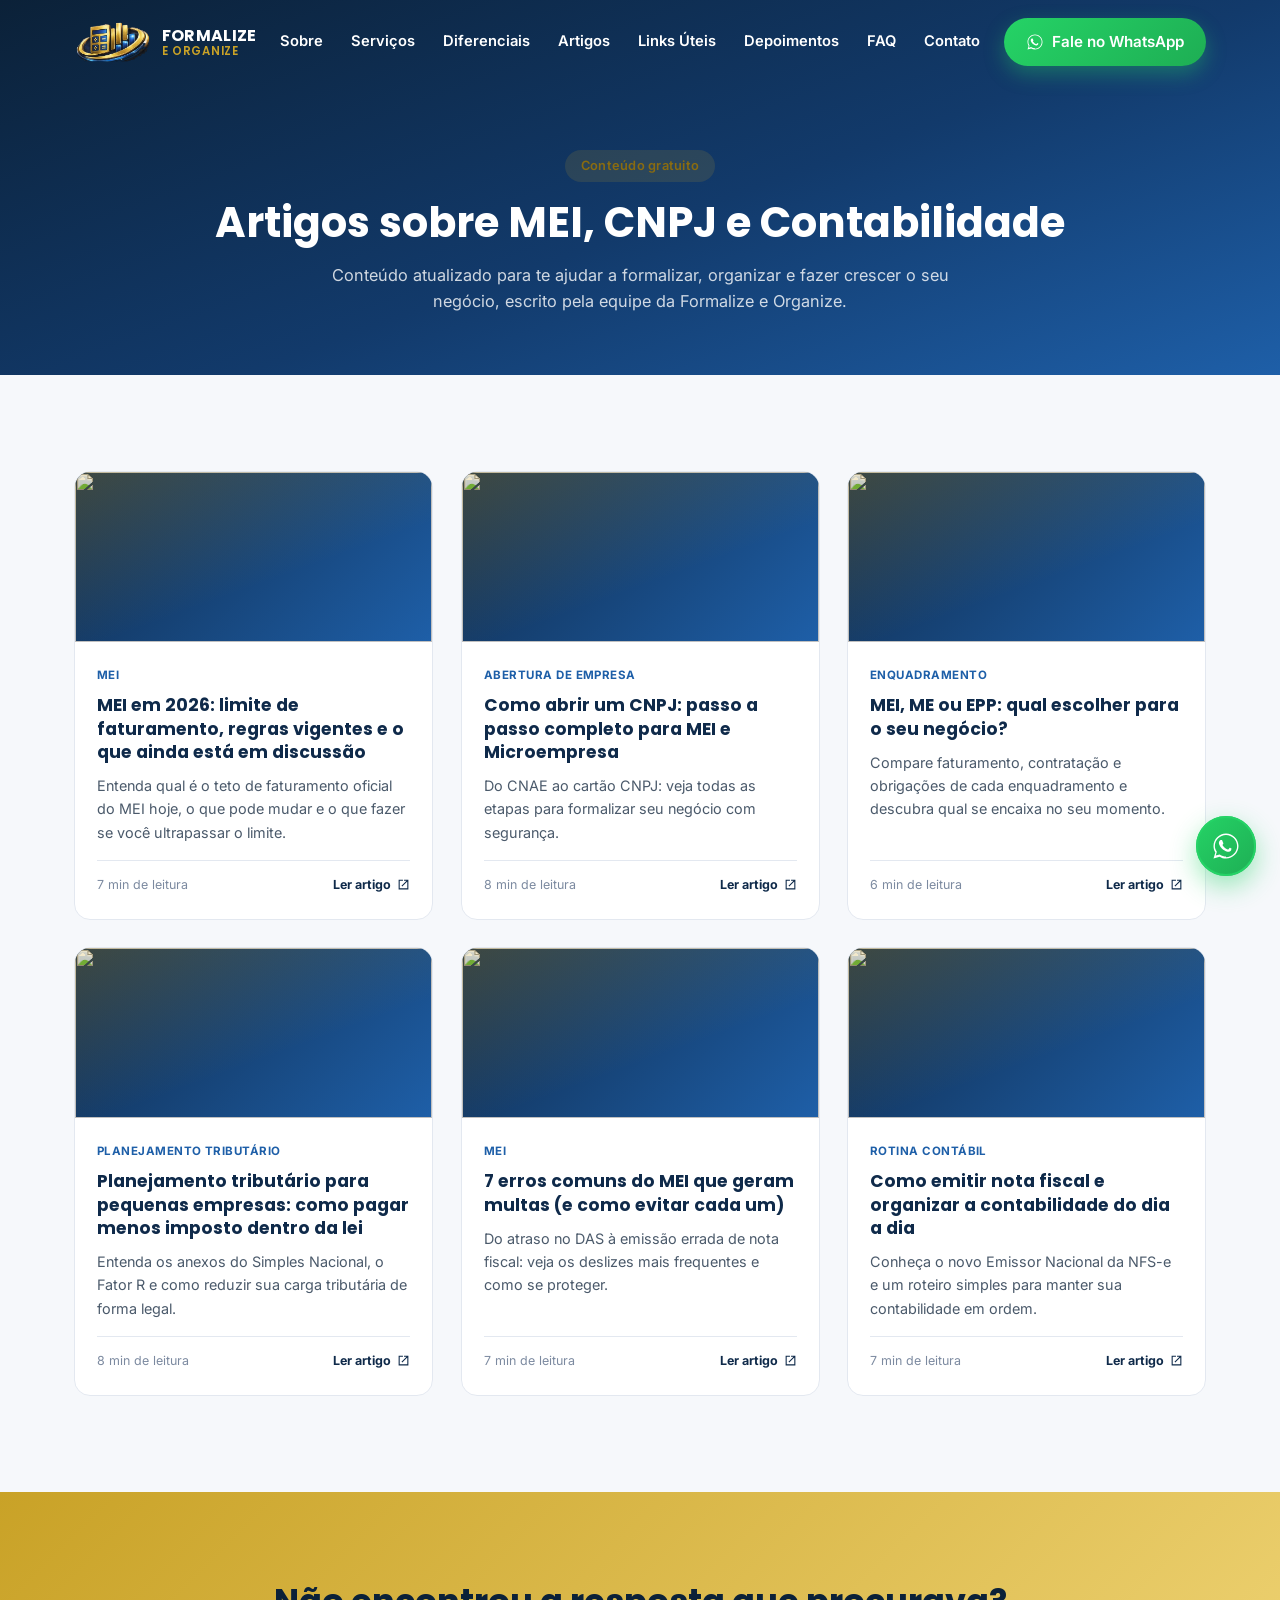
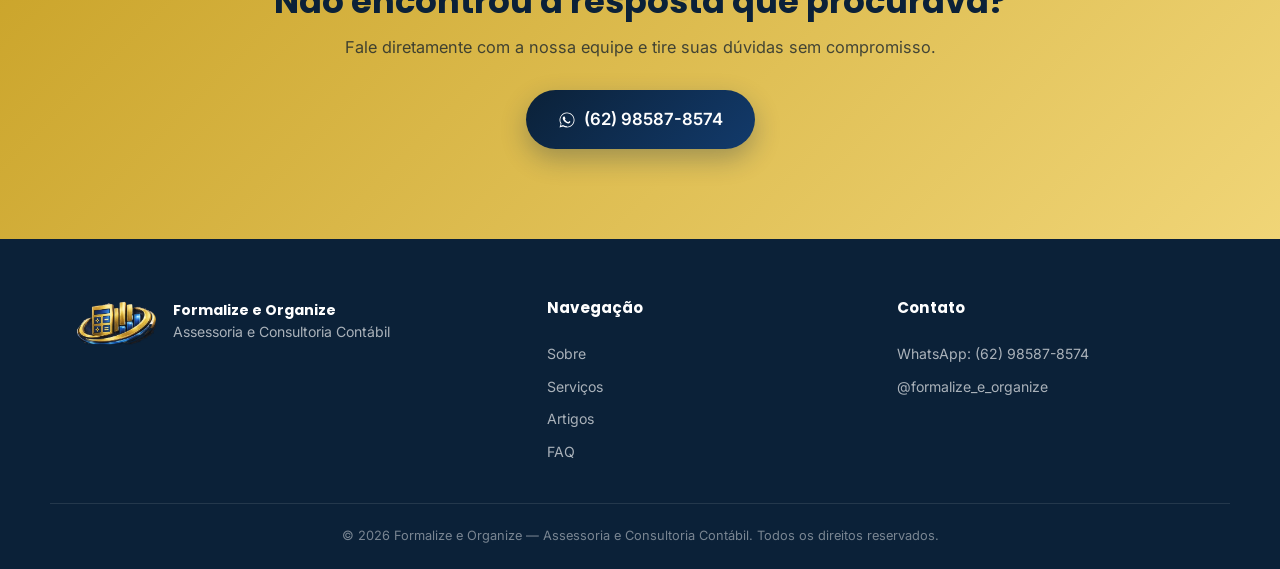
==== commit 8bc10a70: "Corrige menu: adiciona link Depoimentos que faltava em blog.html e artigos" ====
--- a/blog.html
+++ b/blog.html
@@ -30,6 +30,7 @@
       <a href="index.html#diferenciais">Diferenciais</a>
       <a href="blog.html">Artigos</a>
       <a href="index.html#links-uteis">Links Úteis</a>
+      <a href="index.html#depoimentos">Depoimentos</a>
       <a href="index.html#faq">FAQ</a>
       <a href="index.html#contato">Contato</a>
     </nav>
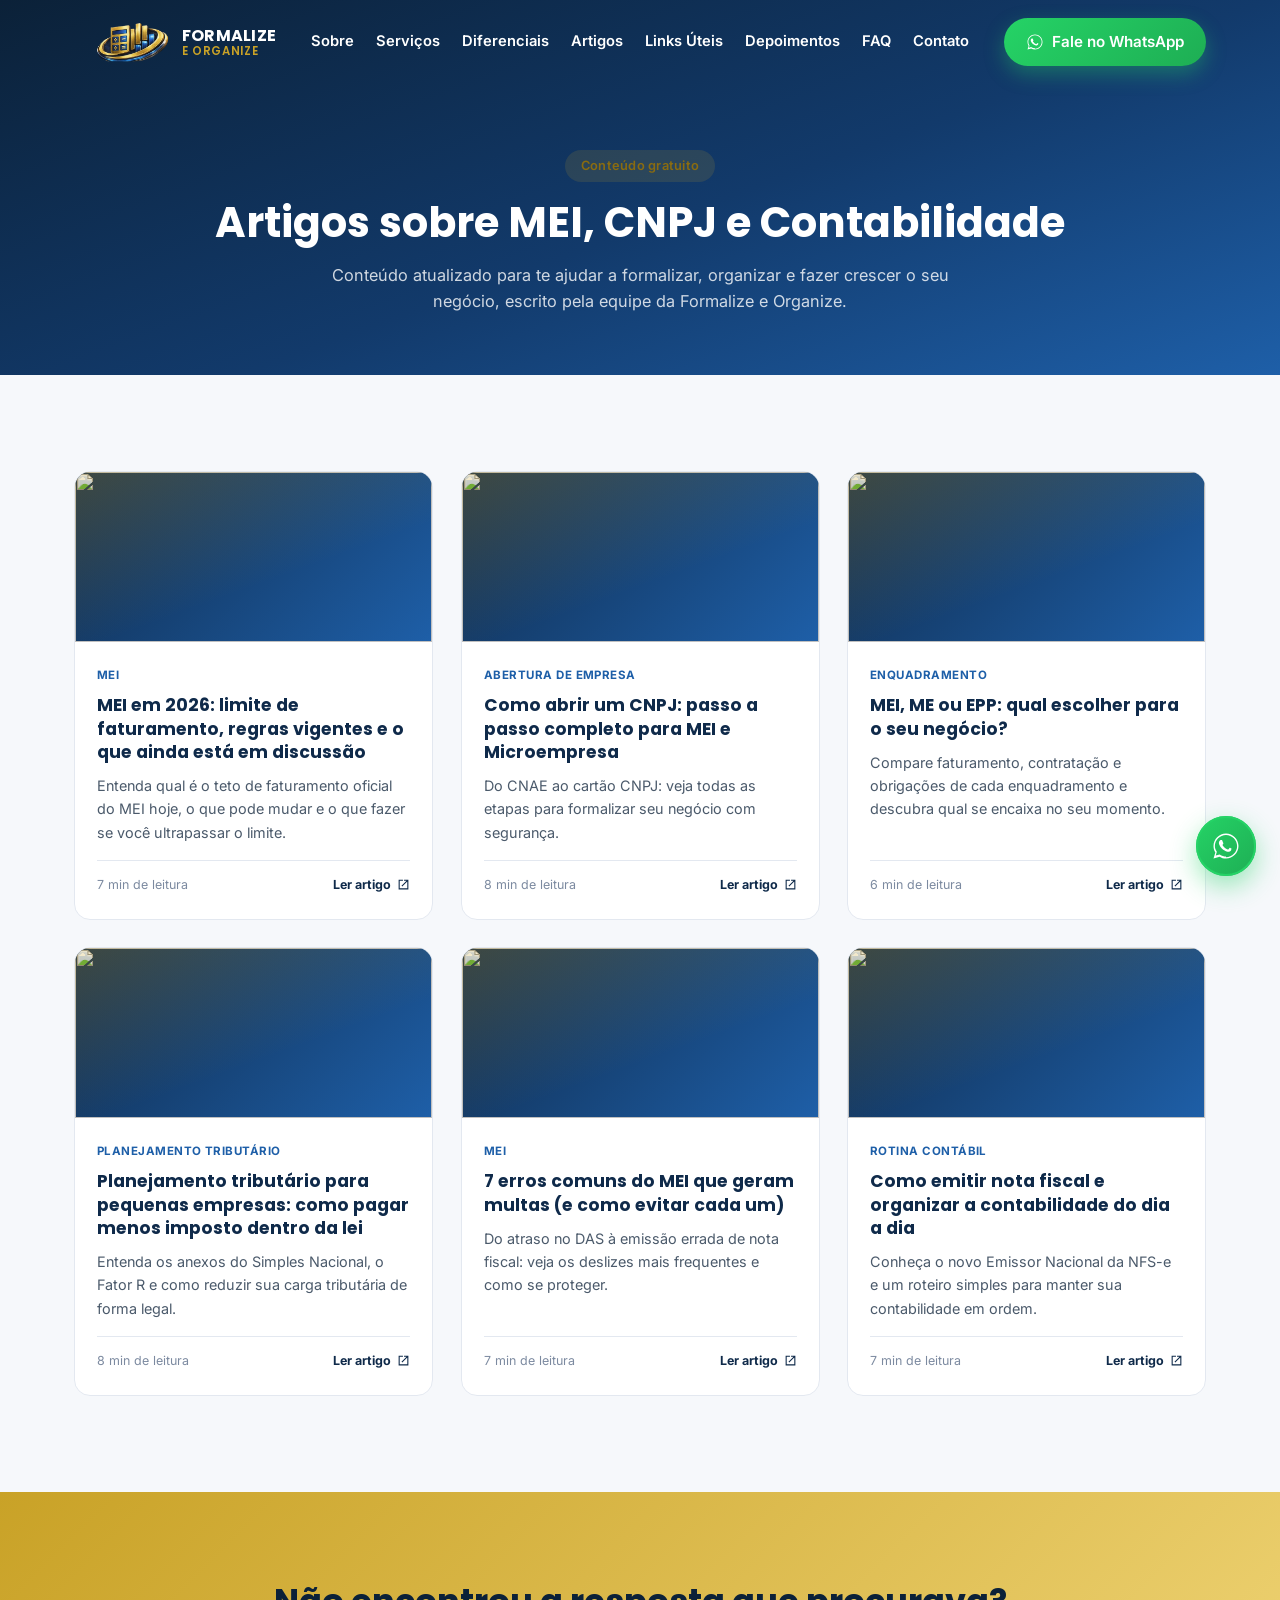
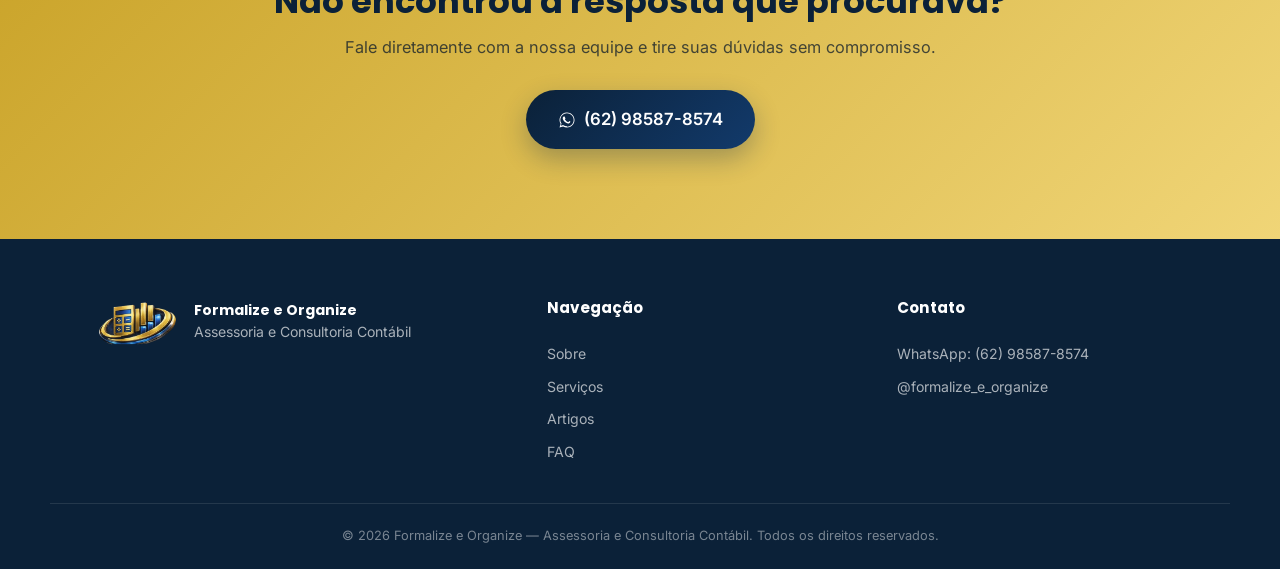
==== commit 7c6ccad8: "Adiciona meta tags Open Graph para preview de link no WhatsApp/redes sociais" ====
--- a/blog.html
+++ b/blog.html
@@ -7,6 +7,20 @@
 <meta name="description" content="Artigos completos e atualizados sobre MEI, abertura de CNPJ, planejamento tributário, nota fiscal e organização contábil para pequenos negócios.">
 <meta name="theme-color" content="#0F2A4A">
 <link rel="icon" type="image/png" href="assets/logo-novo.png">
+
+<!-- Open Graph / WhatsApp / Facebook preview -->
+<meta property="og:type" content="website">
+<meta property="og:url" content="https://formalizeeorganize.com.br/blog.html">
+<meta property="og:title" content="Artigos sobre MEI, CNPJ e Contabilidade | Formalize e Organize">
+<meta property="og:description" content="Artigos completos e atualizados sobre MEI, abertura de CNPJ, planejamento tributário, nota fiscal e organização contábil.">
+<meta property="og:image" content="https://formalizeeorganize.com.br/assets/og-image.jpg">
+<meta property="og:image:width" content="1200">
+<meta property="og:image:height" content="630">
+<meta property="og:locale" content="pt_BR">
+<meta property="og:site_name" content="Formalize e Organize">
+<meta name="twitter:card" content="summary_large_image">
+<meta name="twitter:title" content="Artigos sobre MEI, CNPJ e Contabilidade | Formalize e Organize">
+<meta name="twitter:image" content="https://formalizeeorganize.com.br/assets/og-image.jpg">
 <link rel="preconnect" href="https://fonts.googleapis.com">
 <link rel="preconnect" href="https://fonts.gstatic.com" crossorigin>
 <link href="https://fonts.googleapis.com/css2?family=Poppins:wght@500;600;700;800&family=Inter:wght@400;500;600;700&display=swap" rel="stylesheet">
--- a/styles.css
+++ b/styles.css
@@ -164,13 +164,14 @@
 .header:not(.is-scrolled) .brand__text strong{color:#fff;}
 .brand__text span{font-size:.72rem;font-weight:600;color:var(--gold-600);letter-spacing:.06em;}
 
-.nav{display:flex;align-items:center;gap:28px;}
+.nav{display:flex;align-items:center;gap:22px;flex-wrap:nowrap;}
 .nav a{
   font-size:.92rem;
   font-weight:600;
   color:#fff;
   position:relative;
   padding:4px 0;
+  white-space:nowrap;
   transition:color .25s;
 }
 .header.is-scrolled .nav a{color:var(--ink-600);}
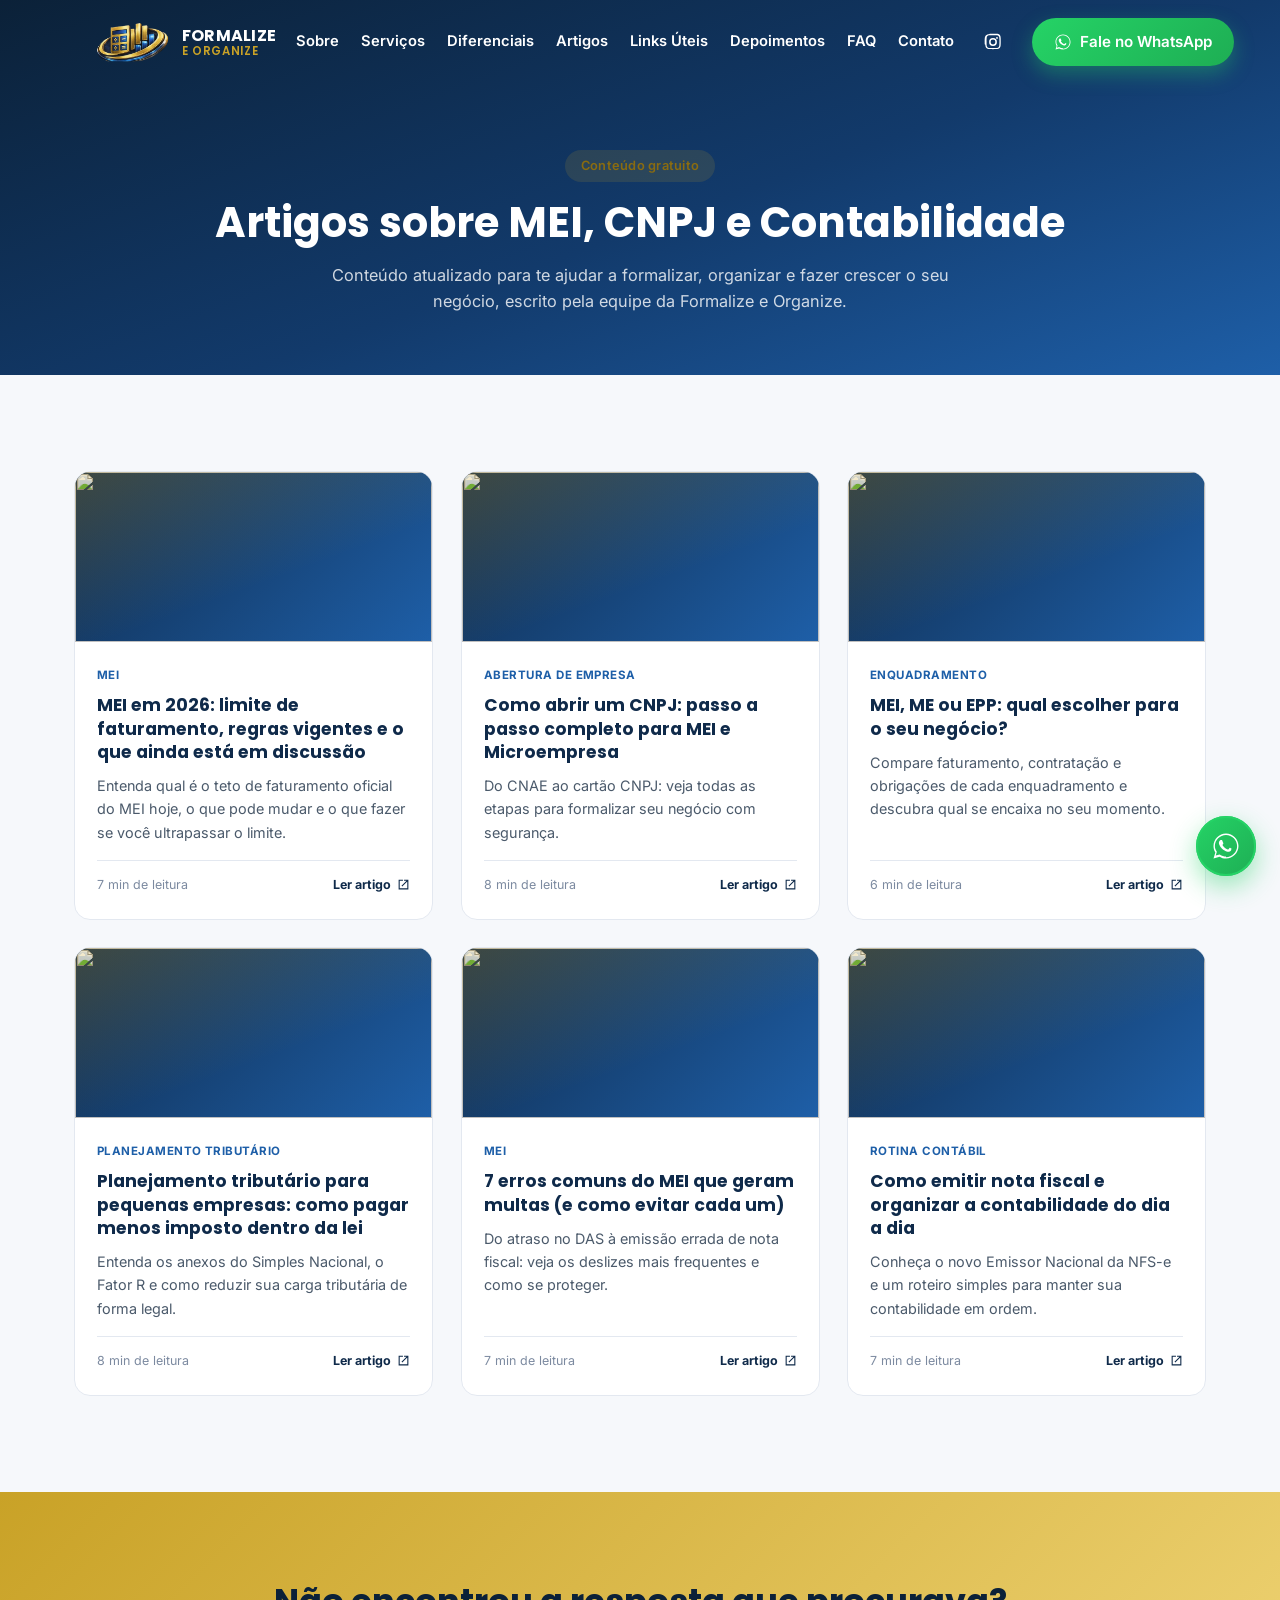
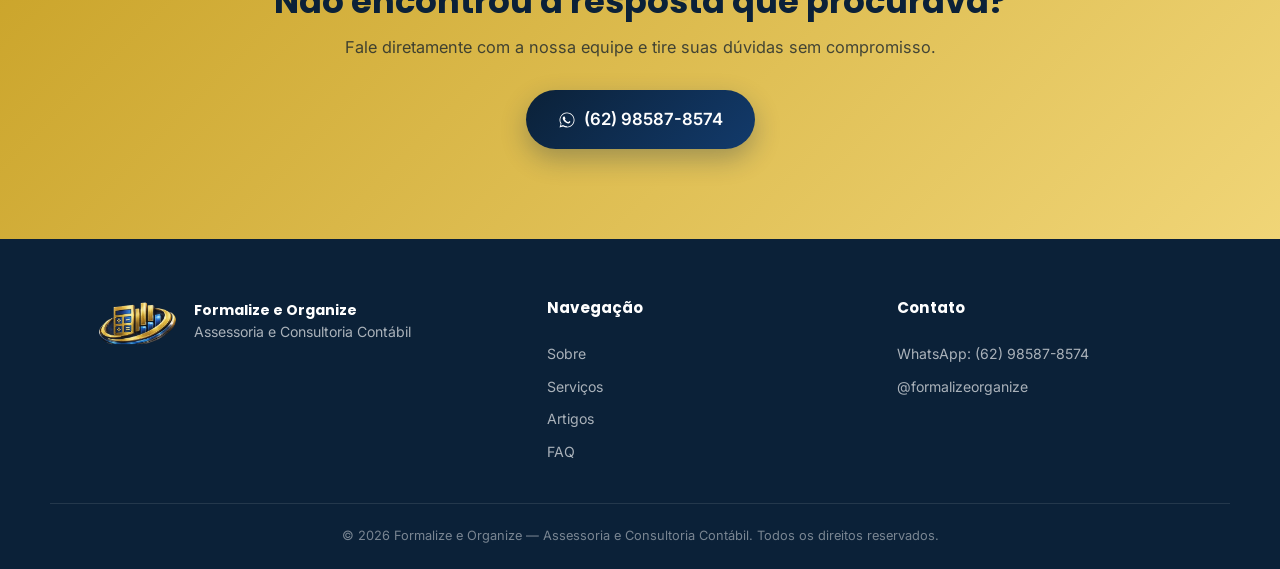
==== commit 8fa3b8f8: "Adiciona icone do Instagram no header e atualiza handle para @formalizeorganize" ====
--- a/blog.html
+++ b/blog.html
@@ -49,6 +49,10 @@
       <a href="index.html#contato">Contato</a>
     </nav>
 
+    <a class="header__social" href="https://instagram.com/formalizeorganize" target="_blank" rel="noopener" aria-label="Instagram">
+      <svg viewBox="0 0 24 24"><path d="M12 2c2.7 0 3.1 0 4.1.1 1.1 0 1.8.2 2.3.4.6.2 1 .5 1.5.9.4.4.7.9.9 1.5.2.5.4 1.2.4 2.3.1 1 .1 1.4.1 4.1s0 3.1-.1 4.1c0 1.1-.2 1.8-.4 2.3-.2.6-.5 1-.9 1.5-.4.4-.9.7-1.5.9-.5.2-1.2.4-2.3.4-1 .1-1.4.1-4.1.1s-3.1 0-4.1-.1c-1.1 0-1.8-.2-2.3-.4-.6-.2-1-.5-1.5-.9-.4-.4-.7-.9-.9-1.5-.2-.5-.4-1.2-.4-2.3C2 15.1 2 14.7 2 12s0-3.1.1-4.1c0-1.1.2-1.8.4-2.3.2-.6.5-1 .9-1.5.4-.4.9-.7 1.5-.9.5-.2 1.2-.4 2.3-.4C7.9 2.1 8.3 2.1 11 2.1zm0 1.8c-2.7 0-3 0-4 .1-.9 0-1.4.2-1.7.3-.4.2-.7.3-1 .6-.3.3-.5.6-.6 1-.1.3-.3.8-.3 1.7-.1 1-.1 1.3-.1 4s0 3 .1 4c0 .9.2 1.4.3 1.7.2.4.3.7.6 1 .3.3.6.5 1 .6.3.1.8.3 1.7.3 1 .1 1.3.1 4 .1s3 0 4-.1c.9 0 1.4-.2 1.7-.3.4-.2.7-.3 1-.6.3-.3.5-.6.6-1 .1-.3.3-.8.3-1.7.1-1 .1-1.3.1-4s0-3-.1-4c0-.9-.2-1.4-.3-1.7-.2-.4-.3-.7-.6-1-.3-.3-.6-.5-1-.6-.3-.1-.8-.3-1.7-.3-1-.1-1.3-.1-4-.1zm0 3.5a4.7 4.7 0 1 1 0 9.4 4.7 4.7 0 0 1 0-9.4zm0 1.8a2.9 2.9 0 1 0 0 5.8 2.9 2.9 0 0 0 0-5.8zm5.9-2a1.1 1.1 0 1 1-2.2 0 1.1 1.1 0 0 1 2.2 0z"/></svg>
+    </a>
+
     <a class="btn btn--whatsapp header__cta" href="https://wa.me/5562985878574?text=Ol%C3%A1!%20Vim%20pelo%20blog%20e%20quero%20mais%20informa%C3%A7%C3%B5es." target="_blank" rel="noopener">
       <svg viewBox="0 0 24 24" class="icon"><path d="M17.5 14.4c-.3-.1-1.7-.8-2-.9-.3-.1-.5-.1-.7.1-.2.3-.7.9-.9 1.1-.2.2-.3.2-.6.1-.3-.1-1.2-.5-2.3-1.4-.9-.8-1.5-1.7-1.7-2-.2-.3 0-.5.1-.6.1-.2.3-.4.4-.6.1-.2.1-.4 0-.6-.1-.2-.6-1.5-.8-2-.2-.5-.4-.4-.6-.4h-.5c-.2 0-.5.1-.7.3-.2.2-.9.9-.9 2.1 0 1.2.9 2.4 1 2.6.1.2 1.7 2.7 4.2 3.7 2.5 1 2.5.7 3 .6.4-.1 1.4-.6 1.6-1.1.2-.6.2-1.1.1-1.2-.1-.1-.2-.2-.5-.3z"/><path d="M12 2C6.5 2 2 6.5 2 12c0 1.9.5 3.7 1.5 5.2L2 22l4.9-1.5C8.3 21.5 10.1 22 12 22c5.5 0 10-4.5 10-10S17.5 2 12 2zm0 18.3c-1.7 0-3.4-.5-4.8-1.4l-.3-.2-3.1.9.9-3-.2-.3C3.6 14.9 3.1 13.5 3.1 12c0-4.9 4-8.9 8.9-8.9s8.9 4 8.9 8.9-4 8.9-8.9 8.9z"/></svg>
       Fale no WhatsApp
@@ -214,7 +218,7 @@
     <div class="footer__col">
       <h4>Contato</h4>
       <a href="https://wa.me/5562985878574" target="_blank" rel="noopener">WhatsApp: (62) 98587-8574</a>
-      <a href="https://instagram.com/formalize_e_organize" target="_blank" rel="noopener">@formalize_e_organize</a>
+      <a href="https://instagram.com/formalizeorganize" target="_blank" rel="noopener">@formalizeorganize</a>
     </div>
   </div>
   <div class="footer__bottom">
--- a/styles.css
+++ b/styles.css
@@ -187,6 +187,22 @@
 .nav a:hover::after{width:100%;}
 
 .header__cta{flex-shrink:0;}
+
+.header__social{
+  display:flex;
+  align-items:center;
+  justify-content:center;
+  width:38px;
+  height:38px;
+  border-radius:50%;
+  flex-shrink:0;
+  color:#fff;
+  transition:color .25s, background .25s, transform .25s var(--ease);
+}
+.header__social svg{width:20px;height:20px;fill:currentColor;}
+.header__social:hover{transform:translateY(-2px) scale(1.08);}
+.header.is-scrolled .header__social{color:var(--navy-800);}
+.header__social:hover{color:var(--gold-600);}
 
 .nav__toggle{
   display:none;
@@ -713,6 +729,7 @@
   .nav a{color:#fff;font-size:1.05rem;}
   .nav__toggle{display:flex;}
   .header__cta{display:none;}
+  .header__social{display:none;}
   .nav__toggle.is-active span:nth-child(1){transform:translateY(7px) rotate(45deg);}
   .nav__toggle.is-active span:nth-child(2){opacity:0;}
   .nav__toggle.is-active span:nth-child(3){transform:translateY(-7px) rotate(-45deg);}
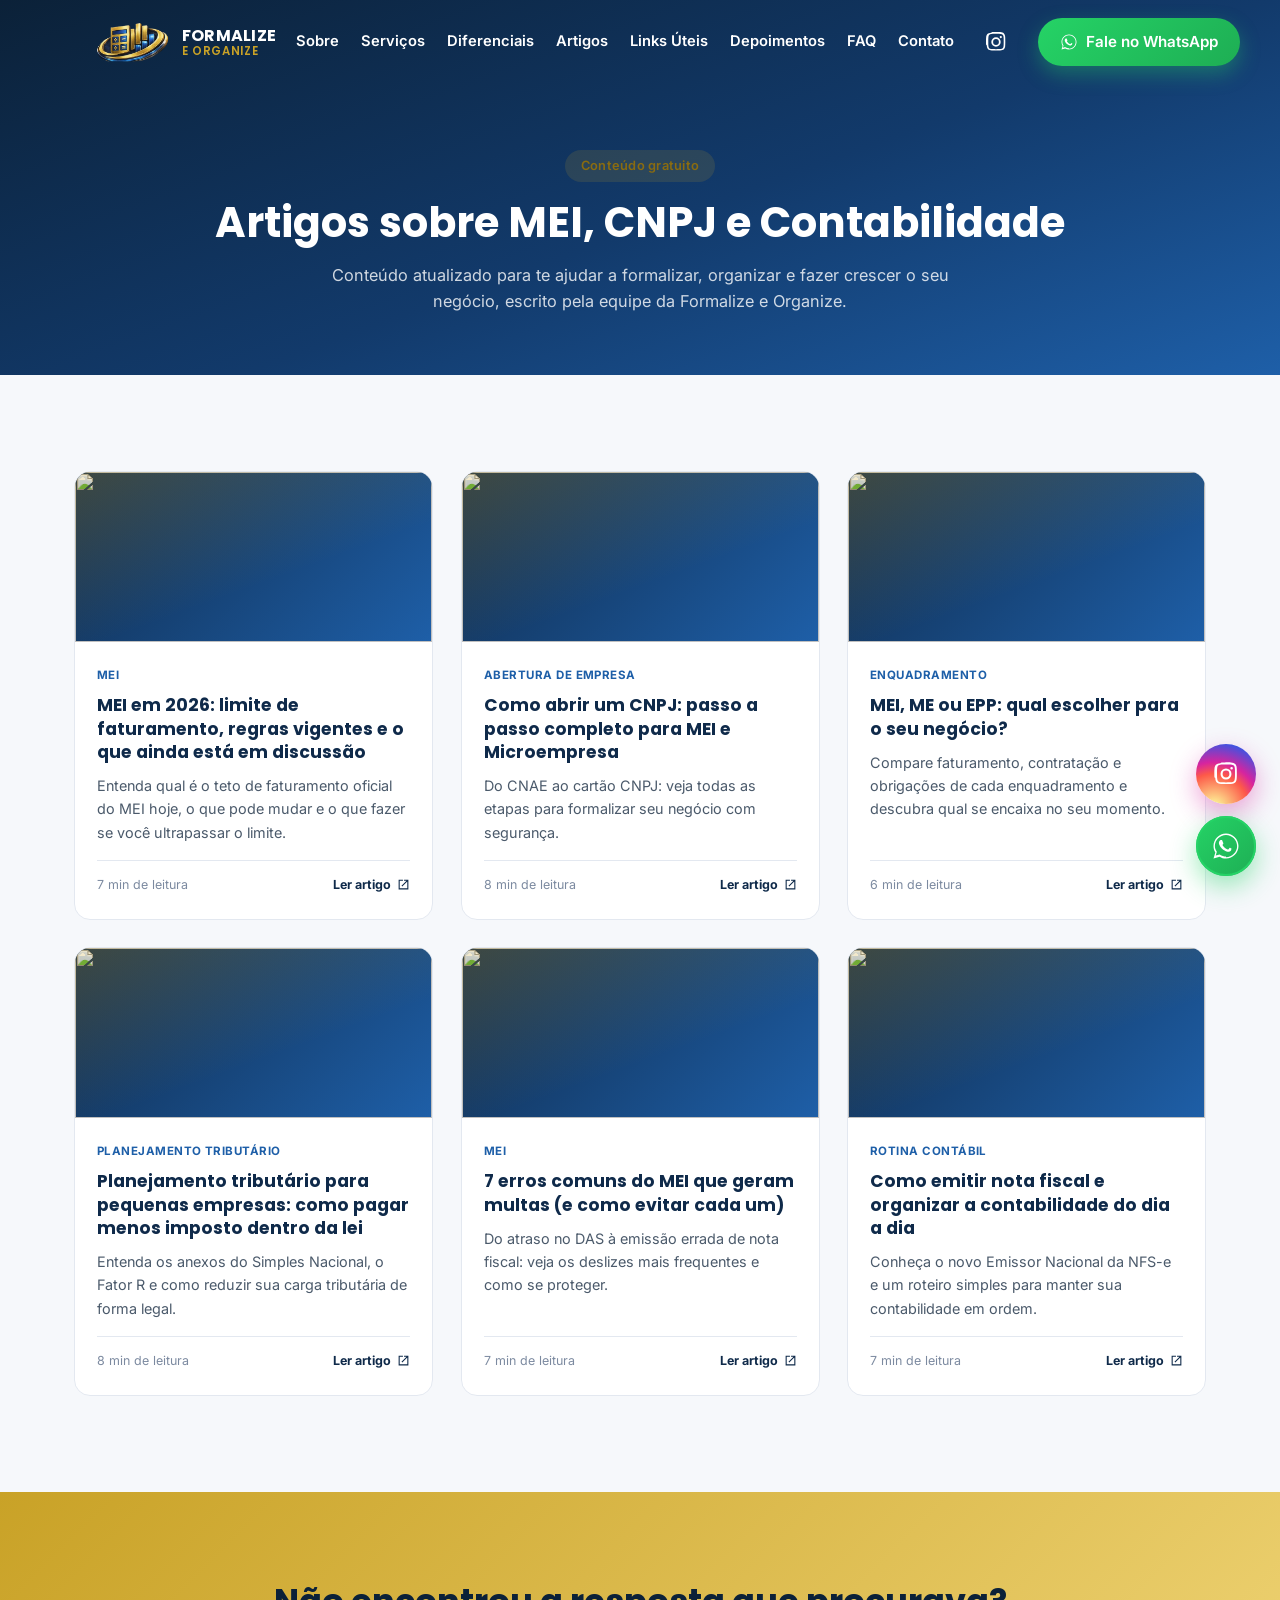
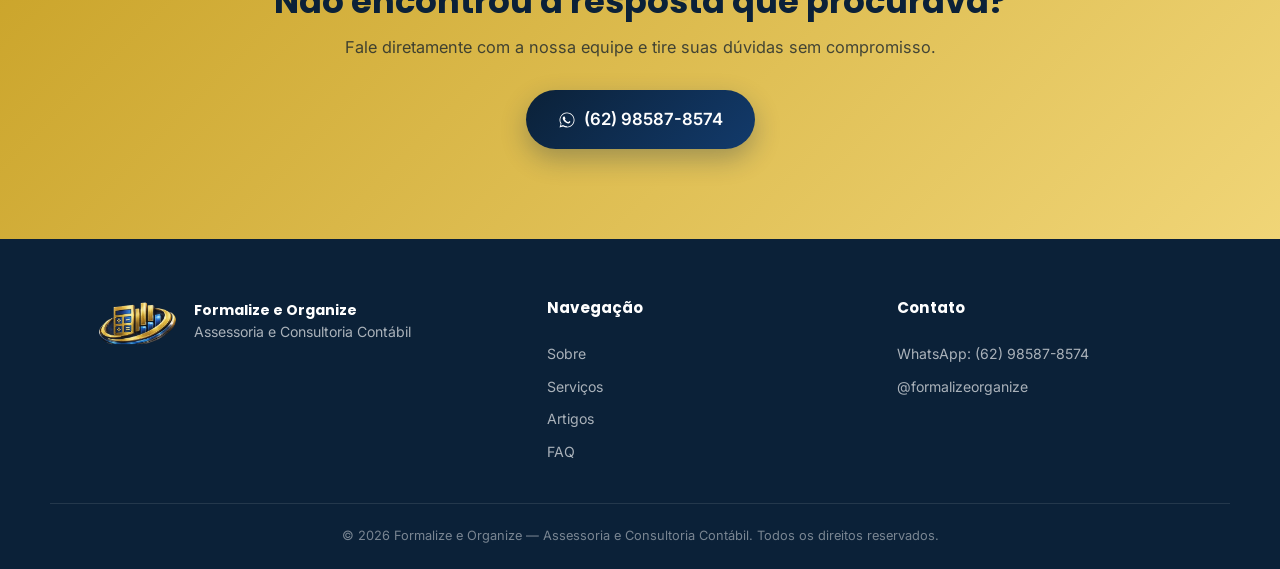
==== commit c373aca2: "Adiciona botao flutuante Instagram, ajusta tamanhos responsivos e cria botao CTA com animacao pulse" ====
--- a/blog.html
+++ b/blog.html
@@ -226,6 +226,11 @@
   </div>
 </footer>
 
+<!-- ===== INSTAGRAM FLOAT ===== -->
+<a href="https://instagram.com/formalizeorganize" target="_blank" rel="noopener" class="instagram-float" aria-label="Instagram">
+  <svg viewBox="0 0 24 24" class="icon"><path d="M12 2c2.7 0 3.1 0 4.1.1 1.1 0 1.8.2 2.3.4.6.2 1 .5 1.5.9.4.4.7.9.9 1.5.2.5.4 1.2.4 2.3.1 1 .1 1.4.1 4.1s0 3.1-.1 4.1c0 1.1-.2 1.8-.4 2.3-.2.6-.5 1-.9 1.5-.4.4-.9.7-1.5.9-.5.2-1.2.4-2.3.4-1 .1-1.4.1-4.1.1s-3.1 0-4.1-.1c-1.1 0-1.8-.2-2.3-.4-.6-.2-1-.5-1.5-.9-.4-.4-.7-.9-.9-1.5-.2-.5-.4-1.2-.4-2.3C2 15.1 2 14.7 2 12s0-3.1.1-4.1c0-1.1.2-1.8.4-2.3.2-.6.5-1 .9-1.5.4-.4.9-.7 1.5-.9.5-.2 1.2-.4 2.3-.4C7.9 2.1 8.3 2.1 11 2.1zm0 1.8c-2.7 0-3 0-4 .1-.9 0-1.4.2-1.7.3-.4.2-.7.3-1 .6-.3.3-.5.6-.6 1-.1.3-.3.8-.3 1.7-.1 1-.1 1.3-.1 4s0 3 .1 4c0 .9.2 1.4.3 1.7.2.4.3.7.6 1 .3.3.6.5 1 .6.3.1.8.3 1.7.3 1 .1 1.3.1 4 .1s3 0 4-.1c.9 0 1.4-.2 1.7-.3.4-.2.7-.3 1-.6.3-.3.5-.6.6-1 .1-.3.3-.8.3-1.7.1-1 .1-1.3.1-4s0-3-.1-4c0-.9-.2-1.4-.3-1.7-.2-.4-.3-.7-.6-1-.3-.3-.6-.5-1-.6-.3-.1-.8-.3-1.7-.3-1-.1-1.3-.1-4-.1zm0 3.5a4.7 4.7 0 1 1 0 9.4 4.7 4.7 0 0 1 0-9.4zm0 1.8a2.9 2.9 0 1 0 0 5.8 2.9 2.9 0 0 0 0-5.8zm5.9-2a1.1 1.1 0 1 1-2.2 0 1.1 1.1 0 0 1 2.2 0z"/></svg>
+</a>
+
 <!-- ===== WHATSAPP FLOAT ===== -->
 <a href="https://wa.me/5562985878574?text=Ol%C3%A1!%20Vim%20pelo%20blog%20e%20gostaria%20de%20mais%20informa%C3%A7%C3%B5es." target="_blank" rel="noopener" class="whatsapp-float" aria-label="Falar no WhatsApp">
   <svg viewBox="0 0 24 24" class="icon"><path d="M17.5 14.4c-.3-.1-1.7-.8-2-.9-.3-.1-.5-.1-.7.1-.2.3-.7.9-.9 1.1-.2.2-.3.2-.6.1-.3-.1-1.2-.5-2.3-1.4-.9-.8-1.5-1.7-1.7-2-.2-.3 0-.5.1-.6.1-.2.3-.4.4-.6.1-.2.1-.4 0-.6-.1-.2-.6-1.5-.8-2-.2-.5-.4-.4-.6-.4h-.5c-.2 0-.5.1-.7.3-.2.2-.9.9-.9 2.1 0 1.2.9 2.4 1 2.6.1.2 1.7 2.7 4.2 3.7 2.5 1 2.5.7 3 .6.4-.1 1.4-.6 1.6-1.1.2-.6.2-1.1.1-1.2-.1-.1-.2-.2-.5-.3z"/><path d="M12 2C6.5 2 2 6.5 2 12c0 1.9.5 3.7 1.5 5.2L2 22l4.9-1.5C8.3 21.5 10.1 22 12 22c5.5 0 10-4.5 10-10S17.5 2 12 2zm0 18.3c-1.7 0-3.4-.5-4.8-1.4l-.3-.2-3.1.9.9-3-.2-.3C3.6 14.9 3.1 13.5 3.1 12c0-4.9 4-8.9 8.9-8.9s8.9 4 8.9 8.9-4 8.9-8.9 8.9z"/></svg>
--- a/styles.css
+++ b/styles.css
@@ -100,6 +100,19 @@
 }
 .btn--whatsapp:hover{transform:translateY(-3px);box-shadow:0 12px 26px rgba(37,211,102,.45);}
 
+.btn--pulse{
+  animation:btnPulse 1.8s ease-in-out infinite;
+}
+.btn--pulse:hover{animation-play-state:paused;}
+@keyframes btnPulse{
+  0%,100%{
+    box-shadow:0 8px 20px rgba(37,211,102,.35), 0 0 0 0 rgba(37,211,102,.5);
+  }
+  50%{
+    box-shadow:0 8px 20px rgba(37,211,102,.55), 0 0 0 10px rgba(37,211,102,0);
+  }
+}
+
 .btn--lg{padding:16px 32px;font-size:1.05rem;}
 
 .btn--ghost{
@@ -679,10 +692,10 @@
   display:flex;align-items:center;justify-content:center;
   box-shadow:0 10px 26px rgba(37,211,102,.45);
   z-index:200;
-  transition:transform .3s var(--ease);
+  transition:transform .3s var(--ease), width .3s var(--ease), height .3s var(--ease);
 }
 .whatsapp-float:hover{transform:scale(1.1);}
-.whatsapp-float .icon{width:30px;height:30px;fill:#fff;}
+.whatsapp-float .icon{width:30px;height:30px;fill:#fff;transition:width .3s var(--ease), height .3s var(--ease);}
 .whatsapp-float__ping{
   position:absolute;
   inset:0;
@@ -695,7 +708,27 @@
   100%{transform:scale(1.6);opacity:0;}
 }
 
+/* ===== Instagram float button (acima do WhatsApp) ===== */
+.instagram-float{
+  position:fixed;
+  bottom:96px;right:24px;
+  width:60px;height:60px;
+  background:radial-gradient(circle at 30% 107%, #fdf497 0%, #fdf497 5%, #fd5949 45%, #d6249f 60%, #285AEB 90%);
+  border-radius:50%;
+  display:flex;align-items:center;justify-content:center;
+  box-shadow:0 10px 26px rgba(214,36,159,.4);
+  z-index:200;
+  transition:transform .3s var(--ease), width .3s var(--ease), height .3s var(--ease), bottom .3s var(--ease);
+}
+.instagram-float:hover{transform:scale(1.1);}
+.instagram-float .icon{width:28px;height:28px;fill:#fff;transition:width .3s var(--ease), height .3s var(--ease);}
+
 /* ===== Responsive ===== */
+@media (min-width:981px){
+  .header__social{width:44px;height:44px;}
+  .header__social svg{width:24px;height:24px;}
+}
+
 @media (max-width:980px){
   .hero__grid{grid-template-columns:1fr;}
   .hero__visual{display:none;}
@@ -708,6 +741,13 @@
   .about__grid{grid-template-columns:1fr;}
   .about__media{aspect-ratio:16/9;}
   .links-grid{grid-template-columns:repeat(2,1fr);}
+}
+
+@media (max-width:640px){
+  .whatsapp-float{width:46px;height:46px;bottom:16px;right:16px;}
+  .whatsapp-float .icon{width:24px;height:24px;}
+  .instagram-float{width:46px;height:46px;bottom:70px;right:16px;}
+  .instagram-float .icon{width:22px;height:22px;}
 }
 
 @media (max-width:800px){
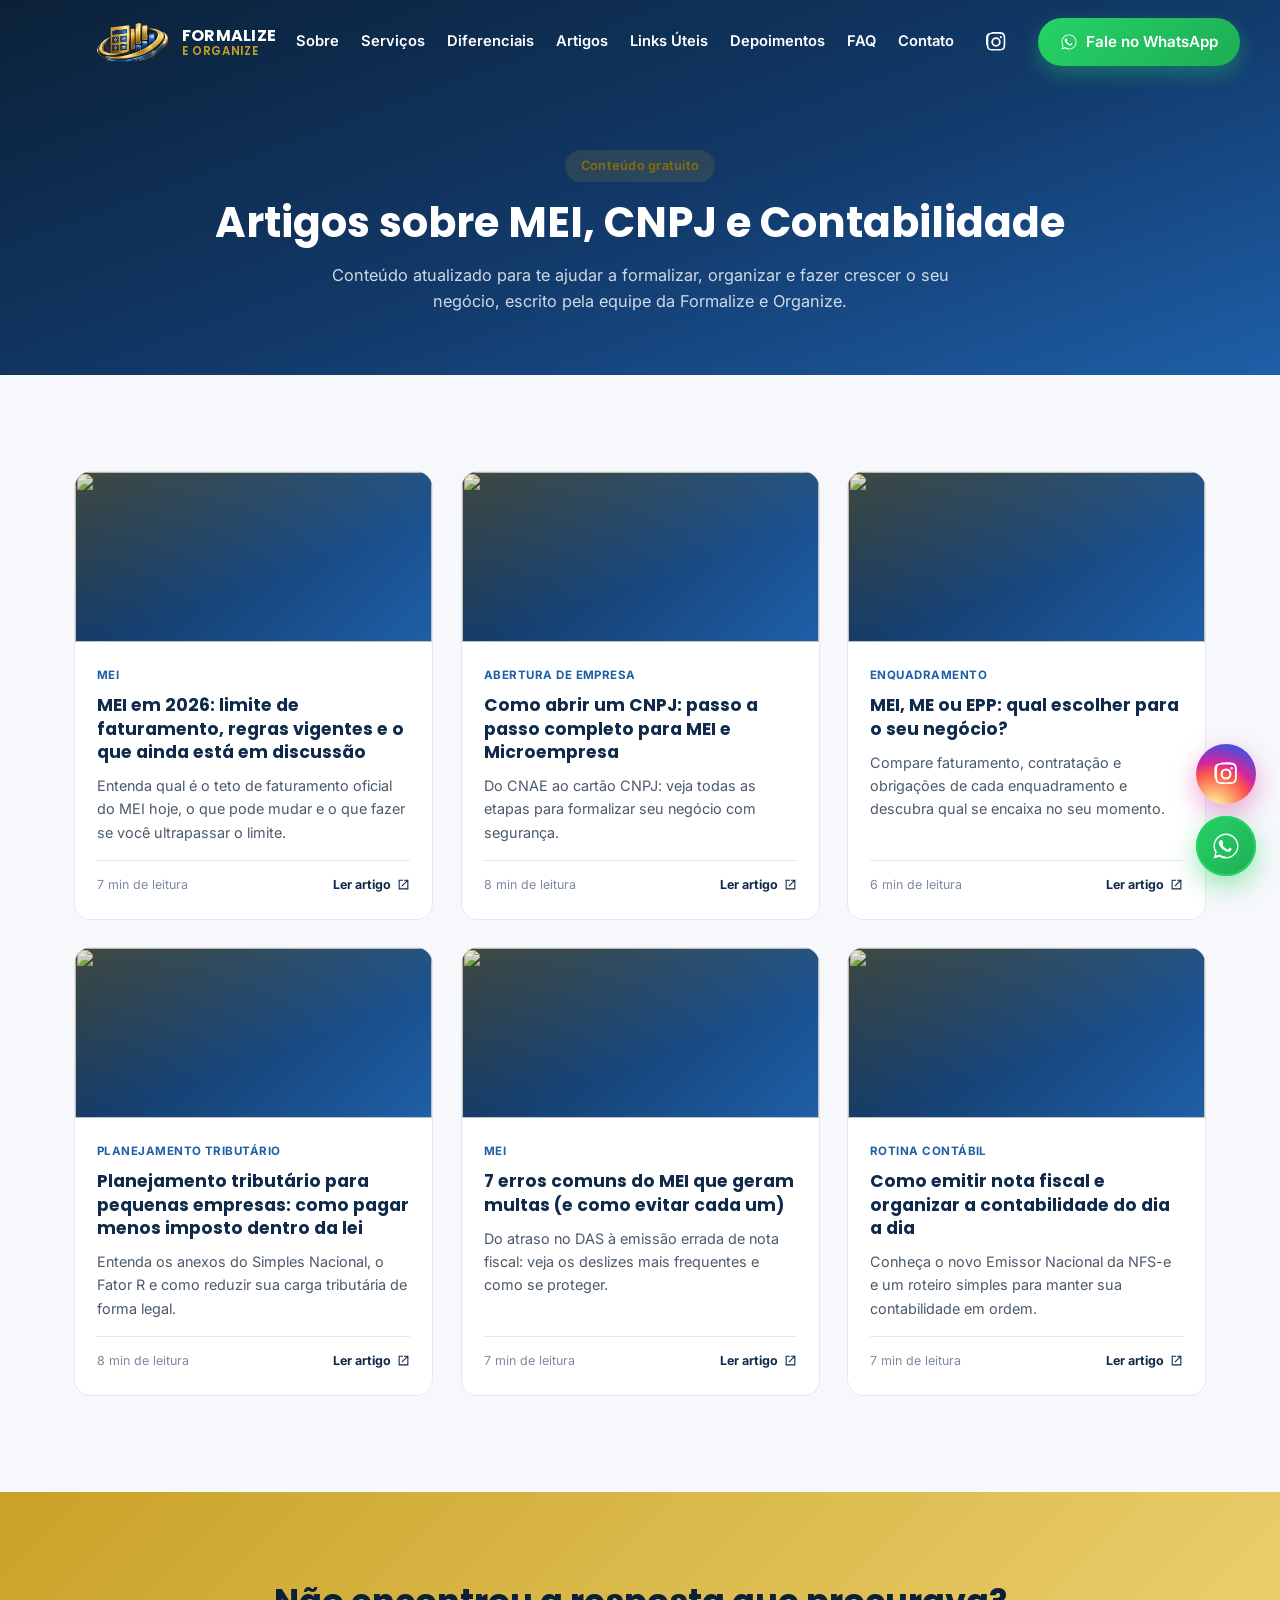
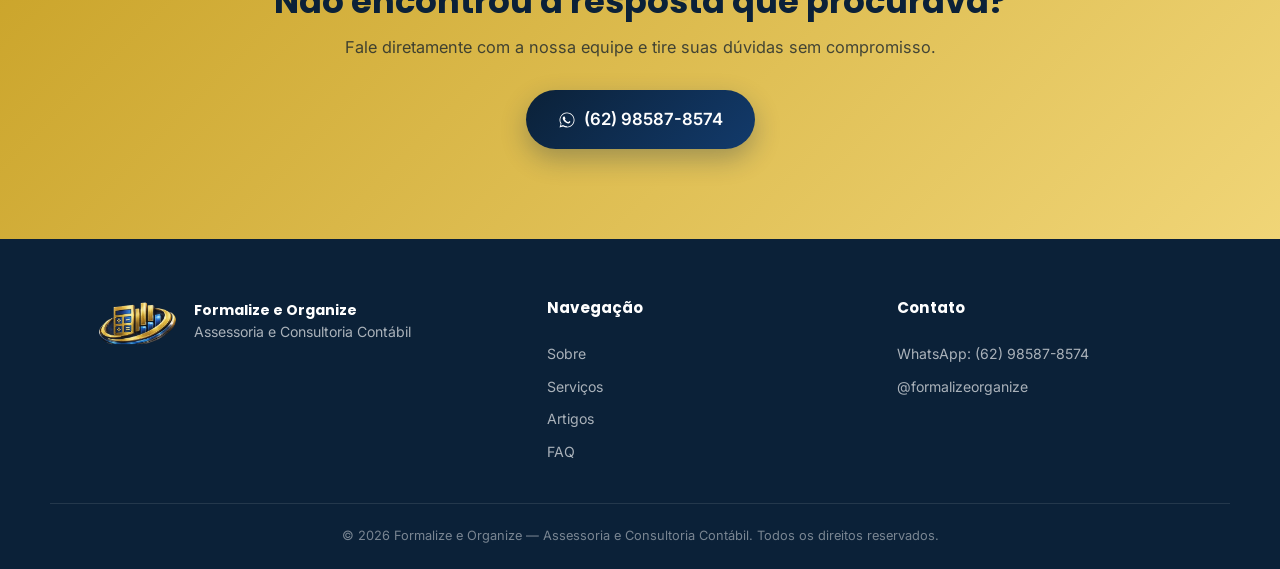
==== commit 534153b5: "Configura SEO: robots.txt, sitemap.xml, canonical, JSON-LD e otimiza titles/descriptions" ====
--- a/blog.html
+++ b/blog.html
@@ -11,6 +11,7 @@
 <!-- Open Graph / WhatsApp / Facebook preview -->
 <meta property="og:type" content="website">
 <meta property="og:url" content="https://formalizeeorganize.com.br/blog.html">
+<link rel="canonical" href="https://formalizeeorganize.com.br/blog.html">
 <meta property="og:title" content="Artigos sobre MEI, CNPJ e Contabilidade | Formalize e Organize">
 <meta property="og:description" content="Artigos completos e atualizados sobre MEI, abertura de CNPJ, planejamento tributário, nota fiscal e organização contábil.">
 <meta property="og:image" content="https://formalizeeorganize.com.br/assets/og-image.jpg">
--- a/styles.css
+++ b/styles.css
@@ -33,7 +33,11 @@
 
 *{margin:0;padding:0;box-sizing:border-box;}
 
-html{scroll-behavior:smooth;}
+html{
+  scroll-behavior:smooth;
+  overflow-x:hidden;
+  width:100%;
+}
 
 body{
   font-family:var(--font-body);
@@ -41,6 +45,8 @@
   background:var(--bg);
   line-height:1.6;
   overflow-x:hidden;
+  width:100%;
+  position:relative;
 }
 
 img{max-width:100%;display:block;}
@@ -244,6 +250,8 @@
     linear-gradient(160deg,rgba(11,33,56,.93) 0%, rgba(18,58,107,.90) 55%, rgba(30,95,168,.85) 100%),
     url('https://images.unsplash.com/photo-1554224155-6726b3ff858f?w=1600&q=80') center/cover no-repeat;
   overflow:hidden;
+  contain:paint;
+  max-width:100vw;
 }
 .hero__bg{position:absolute;inset:0;z-index:0;pointer-events:none;}
 .shape{
@@ -256,6 +264,12 @@
 .shape--1{width:480px;height:480px;background:var(--gold-400);top:-160px;right:-140px;animation:float1 12s ease-in-out infinite;}
 .shape--2{width:360px;height:360px;background:#fff;bottom:-120px;left:-90px;opacity:.18;animation:float2 14s ease-in-out infinite;}
 .shape--3{width:240px;height:240px;background:var(--gold-400);opacity:.12;top:45%;left:48%;animation:float1 16s ease-in-out infinite;}
+
+@media (max-width:640px){
+  .shape--1{width:260px;height:260px;top:-80px;right:-70px;}
+  .shape--2{width:220px;height:220px;bottom:-60px;left:-50px;}
+  .shape--3{width:160px;height:160px;}
+}
 
 @keyframes float1{0%,100%{transform:translate(0,0);}50%{transform:translate(-30px,30px);}}
 @keyframes float2{0%,100%{transform:translate(0,0);}50%{transform:translate(30px,-20px);}}
@@ -691,10 +705,14 @@
   border-radius:50%;
   display:flex;align-items:center;justify-content:center;
   box-shadow:0 10px 26px rgba(37,211,102,.45);
-  z-index:200;
+  z-index:300;
+  transform:translateZ(0);
+  -webkit-transform:translateZ(0);
+  will-change:transform;
+  backface-visibility:hidden;
   transition:transform .3s var(--ease), width .3s var(--ease), height .3s var(--ease);
 }
-.whatsapp-float:hover{transform:scale(1.1);}
+.whatsapp-float:hover{transform:translateZ(0) scale(1.1);}
 .whatsapp-float .icon{width:30px;height:30px;fill:#fff;transition:width .3s var(--ease), height .3s var(--ease);}
 .whatsapp-float__ping{
   position:absolute;
@@ -717,10 +735,14 @@
   border-radius:50%;
   display:flex;align-items:center;justify-content:center;
   box-shadow:0 10px 26px rgba(214,36,159,.4);
-  z-index:200;
+  z-index:300;
+  transform:translateZ(0);
+  -webkit-transform:translateZ(0);
+  will-change:transform;
+  backface-visibility:hidden;
   transition:transform .3s var(--ease), width .3s var(--ease), height .3s var(--ease), bottom .3s var(--ease);
 }
-.instagram-float:hover{transform:scale(1.1);}
+.instagram-float:hover{transform:translateZ(0) scale(1.1);}
 .instagram-float .icon{width:28px;height:28px;fill:#fff;transition:width .3s var(--ease), height .3s var(--ease);}
 
 /* ===== Responsive ===== */
@@ -744,16 +766,17 @@
 }
 
 @media (max-width:640px){
-  .whatsapp-float{width:46px;height:46px;bottom:16px;right:16px;}
+  .whatsapp-float{width:46px;height:46px;bottom:25vh;right:16px;}
   .whatsapp-float .icon{width:24px;height:24px;}
-  .instagram-float{width:46px;height:46px;bottom:70px;right:16px;}
+  .instagram-float{width:46px;height:46px;bottom:calc(25vh + 54px);right:16px;}
   .instagram-float .icon{width:22px;height:22px;}
 }
 
 @media (max-width:800px){
   .nav{
     position:fixed;
-    top:0;right:0;
+    top:0;
+    left:100%;
     height:100vh;
     width:min(300px,80vw);
     background:var(--navy-900);
@@ -761,11 +784,10 @@
     align-items:flex-start;
     padding:100px 32px 40px;
     gap:24px;
-    transform:translateX(100%);
-    transition:transform .4s var(--ease);
+    transition:left .4s var(--ease);
     box-shadow:-10px 0 40px rgba(0,0,0,.3);
   }
-  .nav.is-open{transform:translateX(0);}
+  .nav.is-open{left:calc(100% - min(300px,80vw));}
   .nav a{color:#fff;font-size:1.05rem;}
   .nav__toggle{display:flex;}
   .header__cta{display:none;}
@@ -783,6 +805,9 @@
   .hero{padding-top:120px;}
   .trustbar__inner{flex-direction:column;align-items:flex-start;}
   .links-grid{grid-template-columns:1fr;}
+  .btn{white-space:normal;text-align:center;}
+  .hero__actions{width:100%;}
+  .hero__actions .btn{width:100%;justify-content:center;}
 }
 
 /* ===== Blog: listagem de artigos ===== */
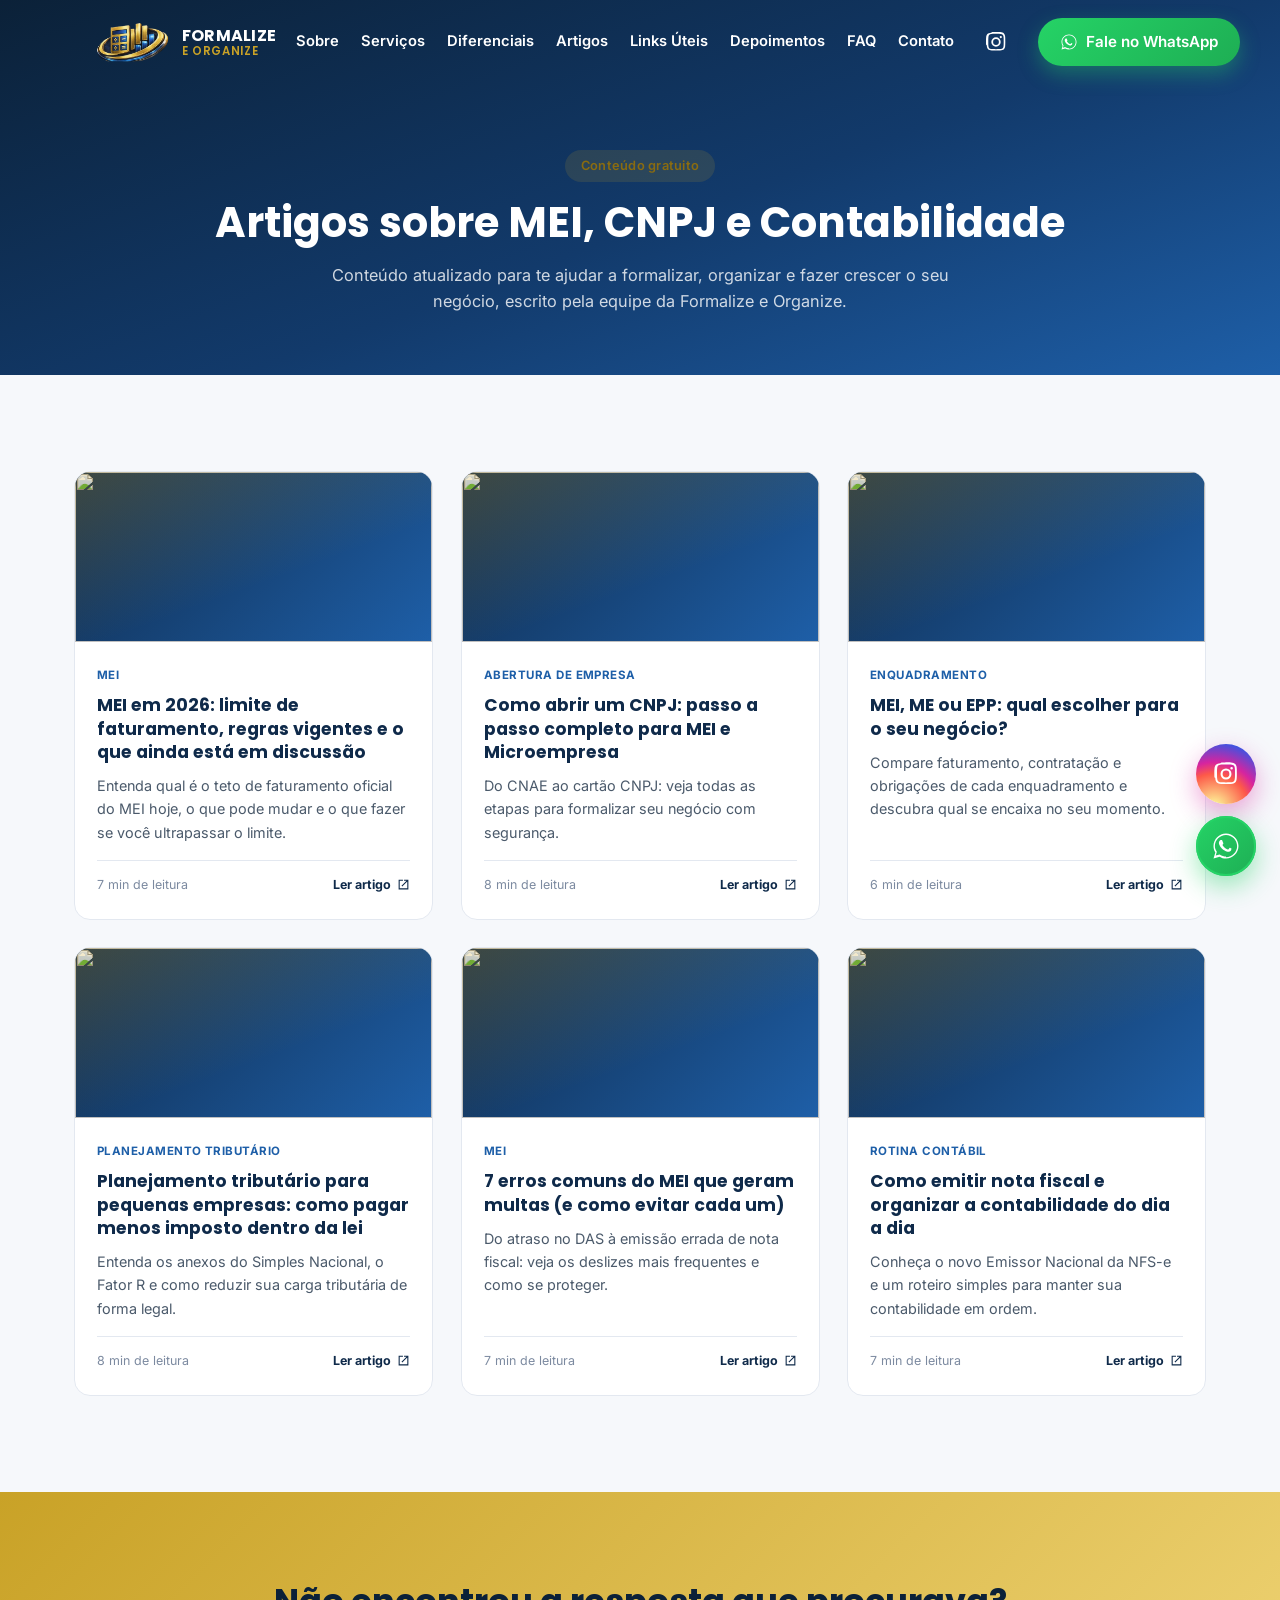
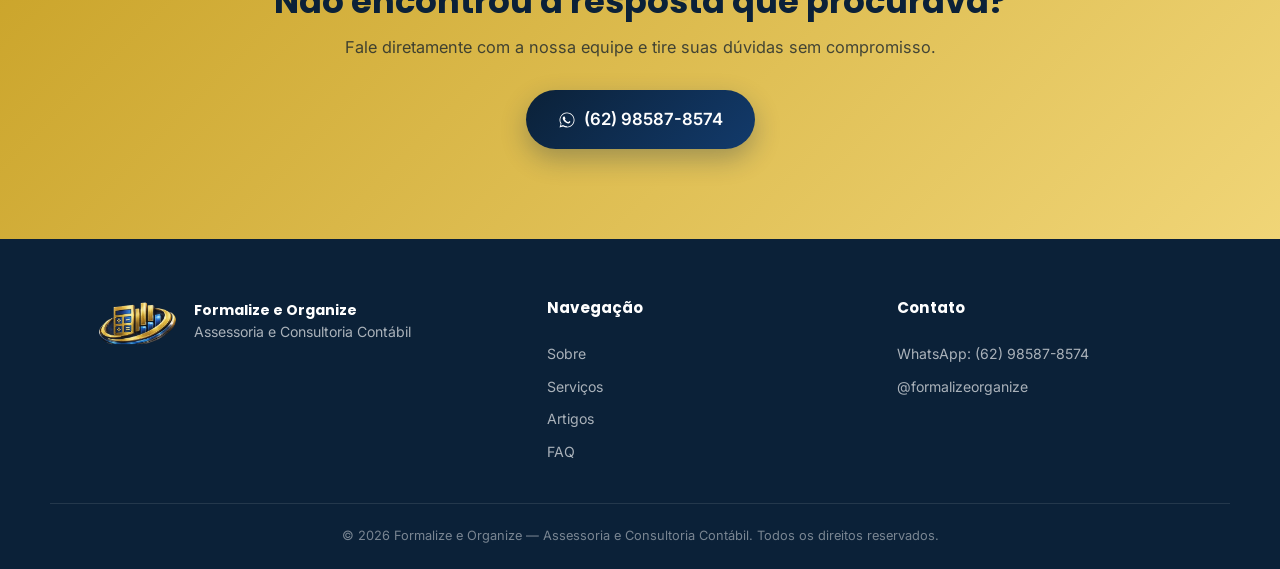
==== commit 2ba760d1: "Adiciona favicon dedicado (recorte da calculadora) para melhor exibicao na busca do Google e abas do" ====
--- a/blog.html
+++ b/blog.html
@@ -6,7 +6,11 @@
 <title>Artigos sobre MEI, CNPJ e Contabilidade | Formalize e Organize</title>
 <meta name="description" content="Artigos completos e atualizados sobre MEI, abertura de CNPJ, planejamento tributário, nota fiscal e organização contábil para pequenos negócios.">
 <meta name="theme-color" content="#0F2A4A">
-<link rel="icon" type="image/png" href="assets/logo-novo.png">
+<link rel="icon" type="image/x-icon" href="assets/favicon.ico">
+<link rel="icon" type="image/png" sizes="32x32" href="assets/favicon-32.png">
+<link rel="icon" type="image/png" sizes="16x16" href="assets/favicon-16.png">
+<link rel="icon" type="image/png" sizes="192x192" href="assets/favicon-192.png">
+<link rel="apple-touch-icon" sizes="180x180" href="assets/apple-touch-icon.png">
 
 <!-- Open Graph / WhatsApp / Facebook preview -->
 <meta property="og:type" content="website">
